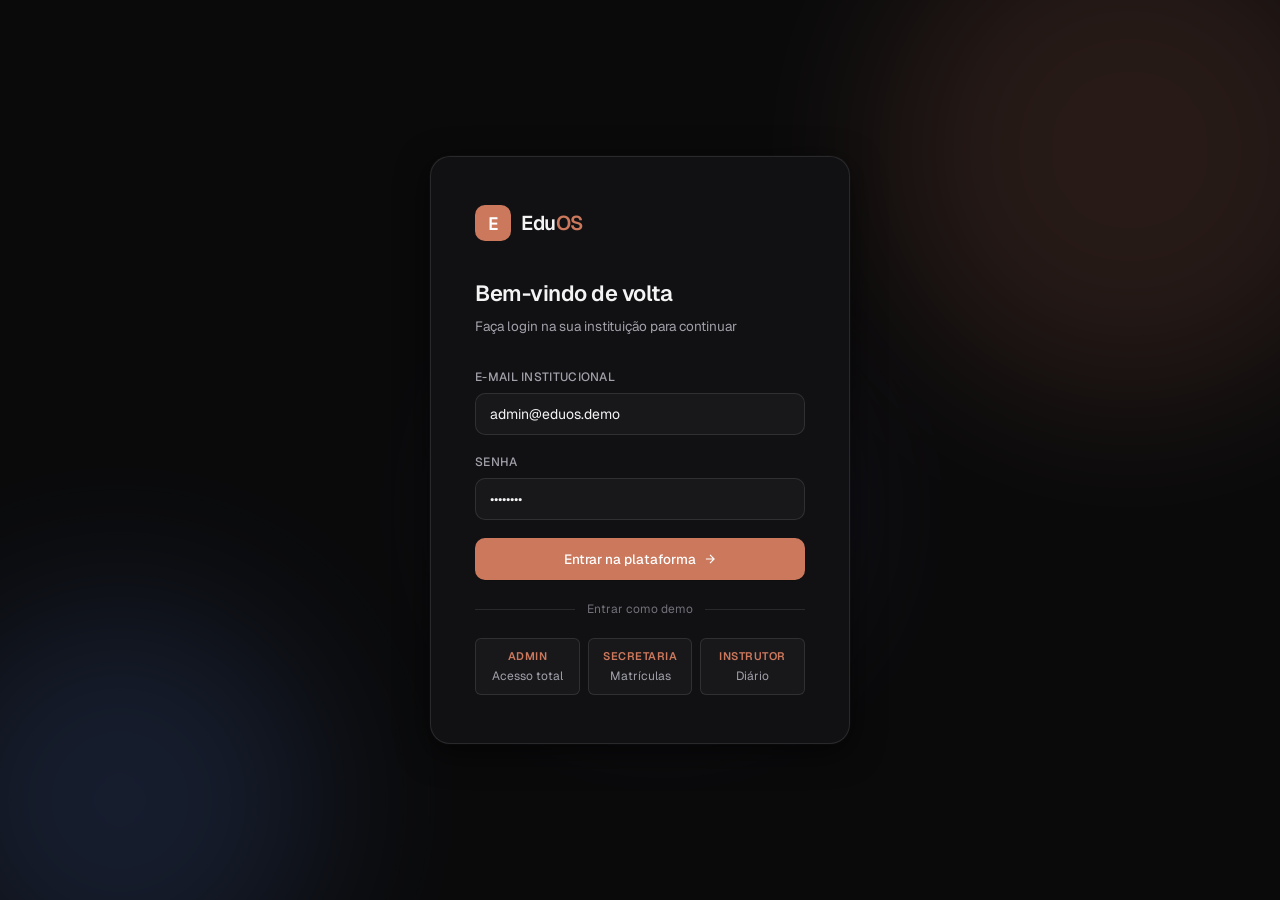
==== eduos_2.html @ 10dbe7d2 "Add files via upload" ====
<!DOCTYPE html>
<html lang="pt-BR" data-theme="dark">
<head>
<meta charset="UTF-8">
<meta name="viewport" content="width=device-width, initial-scale=1.0">
<title>EduOS — Plataforma de Gestão Educacional</title>
<link rel="preconnect" href="https://fonts.googleapis.com">
<link href="https://fonts.googleapis.com/css2?family=Geist:wght@300;400;500;600&family=Geist+Mono:wght@400;500&display=swap" rel="stylesheet">
<style>
/* ===== DESIGN TOKENS ===== */
:root {
  --font-sans: 'Geist', system-ui, sans-serif;
  --font-mono: 'Geist Mono', monospace;

  /* Dark theme (default) */
  --bg-base: #0a0a0b;
  --bg-surface: #111113;
  --bg-elevated: #18181b;
  --bg-overlay: #1e1e22;
  --bg-hover: #26262b;
  --bg-active: #2e2e35;

  --border-subtle: rgba(255,255,255,0.06);
  --border-default: rgba(255,255,255,0.10);
  --border-strong: rgba(255,255,255,0.18);

  --text-primary: #f4f4f5;
  --text-secondary: #a1a1aa;
  --text-tertiary: #71717a;
  --text-inverse: #09090b;

  --accent: #cc785c;
  --accent-soft: rgba(204,120,92,0.12);
  --accent-hover: #d4896e;

  --blue: #5b8af0;
  --blue-soft: rgba(91,138,240,0.12);
  --green: #4ade80;
  --green-soft: rgba(74,222,128,0.12);
  --amber: #f59e0b;
  --amber-soft: rgba(245,158,11,0.12);
  --red: #f87171;
  --red-soft: rgba(248,113,113,0.12);
  --purple: #a78bfa;
  --purple-soft: rgba(167,139,250,0.12);

  --radius-sm: 6px;
  --radius-md: 10px;
  --radius-lg: 14px;
  --radius-xl: 20px;

  --shadow-sm: 0 1px 3px rgba(0,0,0,0.4);
  --shadow-md: 0 4px 16px rgba(0,0,0,0.5);
  --shadow-lg: 0 8px 32px rgba(0,0,0,0.6);

  --sidebar-width: 240px;
  --topbar-height: 56px;

  --transition: 150ms cubic-bezier(0.4,0,0.2,1);
}

[data-theme="light"] {
  --bg-base: #fafafa;
  --bg-surface: #ffffff;
  --bg-elevated: #f4f4f5;
  --bg-overlay: #e4e4e7;
  --bg-hover: #e4e4e7;
  --bg-active: #d4d4d8;

  --border-subtle: rgba(0,0,0,0.05);
  --border-default: rgba(0,0,0,0.09);
  --border-strong: rgba(0,0,0,0.16);

  --text-primary: #09090b;
  --text-secondary: #52525b;
  --text-tertiary: #a1a1aa;
  --text-inverse: #f4f4f5;

  --accent: #cc785c;
  --accent-soft: rgba(204,120,92,0.10);

  --blue-soft: rgba(59,130,246,0.10);
  --green-soft: rgba(22,163,74,0.10);
  --amber-soft: rgba(217,119,6,0.10);
  --red-soft: rgba(220,38,38,0.10);
  --purple-soft: rgba(124,58,237,0.10);

  --shadow-sm: 0 1px 3px rgba(0,0,0,0.08);
  --shadow-md: 0 4px 16px rgba(0,0,0,0.12);
  --shadow-lg: 0 8px 32px rgba(0,0,0,0.16);
}

/* ===== RESET ===== */
*, *::before, *::after { box-sizing: border-box; margin: 0; padding: 0; }
html { font-size: 14px; }
body {
  font-family: var(--font-sans);
  background: var(--bg-base);
  color: var(--text-primary);
  line-height: 1.5;
  -webkit-font-smoothing: antialiased;
  overflow: hidden;
  height: 100vh;
}

/* ===== SCROLLBAR ===== */
::-webkit-scrollbar { width: 6px; height: 6px; }
::-webkit-scrollbar-track { background: transparent; }
::-webkit-scrollbar-thumb { background: var(--border-strong); border-radius: 99px; }

/* ===== LOGIN SCREEN ===== */
#login-screen {
  position: fixed; inset: 0;
  display: flex; align-items: center; justify-content: center;
  background: var(--bg-base);
  z-index: 1000;
}
.login-bg {
  position: absolute; inset: 0; overflow: hidden;
}
.login-bg-orb {
  position: absolute; border-radius: 50%;
  filter: blur(80px); opacity: 0.15;
  animation: orb-float 8s ease-in-out infinite;
}
.login-bg-orb:nth-child(1) { width: 500px; height: 500px; background: var(--accent); top: -100px; right: -100px; animation-delay: 0s; }
.login-bg-orb:nth-child(2) { width: 400px; height: 400px; background: var(--blue); bottom: -100px; left: -80px; animation-delay: -3s; }
.login-bg-orb:nth-child(3) { width: 300px; height: 300px; background: var(--purple); top: 40%; left: 40%; animation-delay: -6s; }
@keyframes orb-float {
  0%,100% { transform: translate(0,0) scale(1); }
  33% { transform: translate(20px,-20px) scale(1.05); }
  66% { transform: translate(-15px,15px) scale(0.97); }
}

.login-card {
  position: relative;
  background: var(--bg-surface);
  border: 1px solid var(--border-default);
  border-radius: var(--radius-xl);
  padding: 48px 44px;
  width: 420px;
  box-shadow: var(--shadow-lg), 0 0 0 1px rgba(255,255,255,0.02);
  animation: card-in 0.6s cubic-bezier(0.16,1,0.3,1) forwards;
}
@keyframes card-in {
  from { opacity: 0; transform: translateY(24px) scale(0.97); }
  to { opacity: 1; transform: translateY(0) scale(1); }
}

.login-logo {
  display: flex; align-items: center; gap: 10px; margin-bottom: 36px;
}
.login-logo-icon {
  width: 36px; height: 36px; border-radius: 10px;
  background: var(--accent); display: grid; place-items: center;
  font-size: 18px; font-weight: 600; color: white;
  font-family: var(--font-mono);
}
.login-logo-text {
  font-size: 20px; font-weight: 600; letter-spacing: -0.5px;
}
.login-logo-text span { color: var(--accent); }

.login-card h2 {
  font-size: 22px; font-weight: 600; letter-spacing: -0.5px;
  margin-bottom: 6px;
}
.login-card p { color: var(--text-secondary); font-size: 13.5px; margin-bottom: 32px; }

.form-field { margin-bottom: 18px; }
.form-label {
  display: block; font-size: 12px; font-weight: 500;
  color: var(--text-secondary); margin-bottom: 7px; letter-spacing: 0.3px;
  text-transform: uppercase;
}
.form-input {
  width: 100%; background: var(--bg-elevated);
  border: 1px solid var(--border-default); border-radius: var(--radius-md);
  padding: 11px 14px; font-family: var(--font-sans);
  font-size: 14px; color: var(--text-primary);
  outline: none; transition: var(--transition);
}
.form-input:focus {
  border-color: var(--accent);
  box-shadow: 0 0 0 3px var(--accent-soft);
}
.form-input::placeholder { color: var(--text-tertiary); }

.btn {
  display: inline-flex; align-items: center; gap: 7px;
  padding: 10px 18px; border-radius: var(--radius-md);
  font-family: var(--font-sans); font-size: 13.5px; font-weight: 500;
  cursor: pointer; border: none; outline: none;
  transition: var(--transition); white-space: nowrap; text-decoration: none;
}
.btn-primary {
  background: var(--accent); color: white;
  box-shadow: 0 1px 0 rgba(0,0,0,0.2);
}
.btn-primary:hover { background: var(--accent-hover); transform: translateY(-1px); box-shadow: 0 4px 12px rgba(204,120,92,0.3); }
.btn-primary:active { transform: translateY(0); }
.btn-primary.full { width: 100%; justify-content: center; padding: 12px; }

.btn-secondary {
  background: var(--bg-elevated); color: var(--text-primary);
  border: 1px solid var(--border-default);
}
.btn-secondary:hover { background: var(--bg-hover); }

.btn-ghost { background: transparent; color: var(--text-secondary); padding: 8px 12px; }
.btn-ghost:hover { background: var(--bg-hover); color: var(--text-primary); }

.btn-icon { padding: 8px; border-radius: var(--radius-sm); }
.btn-icon:hover { background: var(--bg-hover); }

.login-divider { display: flex; align-items: center; gap: 12px; margin: 20px 0; }
.login-divider::before, .login-divider::after { content: ''; flex: 1; height: 1px; background: var(--border-default); }
.login-divider span { font-size: 12px; color: var(--text-tertiary); }

.login-demo { display: flex; gap: 8px; }
.demo-chip {
  flex: 1; padding: 9px 12px; background: var(--bg-elevated);
  border: 1px solid var(--border-default); border-radius: var(--radius-sm);
  cursor: pointer; text-align: center; transition: var(--transition);
}
.demo-chip:hover { border-color: var(--accent); background: var(--accent-soft); }
.demo-chip .role { font-size: 11px; font-weight: 600; color: var(--accent); text-transform: uppercase; letter-spacing: 0.5px; }
.demo-chip .name { font-size: 12px; color: var(--text-secondary); margin-top: 2px; }

/* ===== APP LAYOUT ===== */
#app { display: none; height: 100vh; }
#app.visible { display: flex; }

/* SIDEBAR */
.sidebar {
  width: var(--sidebar-width); height: 100vh;
  background: var(--bg-surface);
  border-right: 1px solid var(--border-subtle);
  display: flex; flex-direction: column;
  flex-shrink: 0; overflow-y: auto;
  padding: 0 0 16px 0;
  transition: width var(--transition);
}

.sidebar-header {
  padding: 16px 16px 12px;
  border-bottom: 1px solid var(--border-subtle);
  margin-bottom: 8px;
}
.sidebar-brand {
  display: flex; align-items: center; gap: 9px;
}
.sidebar-brand-icon {
  width: 30px; height: 30px; border-radius: 8px;
  background: var(--accent); display: grid; place-items: center;
  font-size: 14px; font-weight: 700; color: white; font-family: var(--font-mono);
  flex-shrink: 0;
}
.sidebar-brand-name {
  font-size: 15px; font-weight: 600; letter-spacing: -0.3px;
}
.sidebar-brand-name span { color: var(--accent); }

.sidebar-section {
  padding: 0 8px; margin-bottom: 4px;
}
.sidebar-section-label {
  font-size: 10.5px; font-weight: 600; color: var(--text-tertiary);
  text-transform: uppercase; letter-spacing: 0.8px;
  padding: 10px 8px 4px;
}
.nav-item {
  display: flex; align-items: center; gap: 9px;
  padding: 8px 10px; border-radius: var(--radius-sm);
  cursor: pointer; color: var(--text-secondary);
  font-size: 13.5px; transition: var(--transition);
  user-select: none;
}
.nav-item:hover { background: var(--bg-hover); color: var(--text-primary); }
.nav-item.active {
  background: var(--accent-soft); color: var(--accent);
  font-weight: 500;
}
.nav-item svg { width: 16px; height: 16px; flex-shrink: 0; opacity: 0.8; }
.nav-item.active svg { opacity: 1; }
.nav-badge {
  margin-left: auto; font-size: 10px; font-weight: 600;
  background: var(--red); color: white;
  padding: 1px 6px; border-radius: 99px;
}

.sidebar-footer {
  margin-top: auto; padding: 8px 8px 0;
  border-top: 1px solid var(--border-subtle);
}
.user-chip {
  display: flex; align-items: center; gap: 9px;
  padding: 8px 10px; border-radius: var(--radius-sm);
  cursor: pointer; transition: var(--transition);
}
.user-chip:hover { background: var(--bg-hover); }
.user-avatar {
  width: 28px; height: 28px; border-radius: 50%;
  background: linear-gradient(135deg, var(--accent), var(--purple));
  display: grid; place-items: center; font-size: 11px; font-weight: 600; color: white;
  flex-shrink: 0;
}
.user-info { flex: 1; min-width: 0; }
.user-name { font-size: 13px; font-weight: 500; truncate: ellipsis; overflow: hidden; white-space: nowrap; }
.user-role { font-size: 11px; color: var(--text-tertiary); }

/* MAIN AREA */
.main-area {
  flex: 1; display: flex; flex-direction: column; overflow: hidden;
}

/* TOPBAR */
.topbar {
  height: var(--topbar-height); min-height: var(--topbar-height);
  background: var(--bg-surface);
  border-bottom: 1px solid var(--border-subtle);
  display: flex; align-items: center; padding: 0 20px; gap: 16px;
}
.topbar-title {
  font-size: 14px; font-weight: 600; letter-spacing: -0.2px;
  flex: 1; color: var(--text-primary);
}
.topbar-actions { display: flex; align-items: center; gap: 6px; }

/* CONTENT */
.content {
  flex: 1; overflow-y: auto; padding: 24px;
  background: var(--bg-base);
}

/* ===== COMMON COMPONENTS ===== */
.page-header {
  display: flex; align-items: flex-start; justify-content: space-between;
  margin-bottom: 24px;
}
.page-header h1 {
  font-size: 22px; font-weight: 600; letter-spacing: -0.8px;
  color: var(--text-primary);
}
.page-header p { font-size: 13px; color: var(--text-tertiary); margin-top: 2px; }
.page-header-actions { display: flex; gap: 8px; align-items: center; }

/* STAT CARDS */
.stats-row {
  display: grid; grid-template-columns: repeat(auto-fit, minmax(160px, 1fr));
  gap: 12px; margin-bottom: 24px;
}
.stat-card {
  background: var(--bg-surface); border: 1px solid var(--border-subtle);
  border-radius: var(--radius-lg); padding: 18px 20px;
  cursor: pointer; transition: var(--transition);
}
.stat-card:hover { border-color: var(--border-default); transform: translateY(-2px); box-shadow: var(--shadow-md); }
.stat-label { font-size: 11.5px; color: var(--text-tertiary); font-weight: 500; text-transform: uppercase; letter-spacing: 0.5px; margin-bottom: 8px; }
.stat-value { font-size: 26px; font-weight: 600; letter-spacing: -1px; font-family: var(--font-mono); }
.stat-delta { font-size: 11px; color: var(--text-tertiary); margin-top: 4px; }
.stat-delta.up { color: var(--green); }
.stat-delta.down { color: var(--red); }

/* CARDS */
.card {
  background: var(--bg-surface); border: 1px solid var(--border-subtle);
  border-radius: var(--radius-lg); overflow: hidden;
}
.card-header {
  padding: 16px 20px; border-bottom: 1px solid var(--border-subtle);
  display: flex; align-items: center; justify-content: space-between;
}
.card-title { font-size: 13px; font-weight: 600; letter-spacing: -0.2px; }
.card-body { padding: 20px; }

/* TABLE */
.table-wrap {
  background: var(--bg-surface); border: 1px solid var(--border-subtle);
  border-radius: var(--radius-lg); overflow: hidden;
}
.table-toolbar {
  padding: 14px 16px; border-bottom: 1px solid var(--border-subtle);
  display: flex; gap: 10px; align-items: center; flex-wrap: wrap;
}
.search-input-wrap { position: relative; }
.search-input-wrap svg {
  position: absolute; left: 10px; top: 50%; transform: translateY(-50%);
  width: 14px; height: 14px; color: var(--text-tertiary); pointer-events: none;
}
.search-input {
  background: var(--bg-elevated); border: 1px solid var(--border-default);
  border-radius: var(--radius-sm); padding: 8px 12px 8px 32px;
  font-family: var(--font-sans); font-size: 13px; color: var(--text-primary);
  outline: none; width: 240px; transition: var(--transition);
}
.search-input:focus { border-color: var(--accent); box-shadow: 0 0 0 3px var(--accent-soft); }
.search-input::placeholder { color: var(--text-tertiary); }

.select-input {
  background: var(--bg-elevated); border: 1px solid var(--border-default);
  border-radius: var(--radius-sm); padding: 8px 12px;
  font-family: var(--font-sans); font-size: 13px; color: var(--text-primary);
  outline: none; cursor: pointer; transition: var(--transition);
}
.select-input:focus { border-color: var(--accent); }

table { width: 100%; border-collapse: collapse; }
thead th {
  padding: 11px 16px; text-align: left; font-size: 11px; font-weight: 600;
  color: var(--text-tertiary); text-transform: uppercase; letter-spacing: 0.6px;
  border-bottom: 1px solid var(--border-subtle); white-space: nowrap;
}
tbody tr {
  border-bottom: 1px solid var(--border-subtle);
  transition: background var(--transition);
}
tbody tr:last-child { border-bottom: none; }
tbody tr:hover { background: var(--bg-hover); }
tbody td { padding: 12px 16px; font-size: 13px; color: var(--text-primary); }

.table-footer {
  padding: 12px 16px; border-top: 1px solid var(--border-subtle);
  display: flex; align-items: center; justify-content: space-between;
}
.table-info { font-size: 12px; color: var(--text-tertiary); }
.pagination { display: flex; gap: 4px; }
.pag-btn {
  padding: 5px 10px; border-radius: var(--radius-sm);
  background: var(--bg-elevated); border: 1px solid var(--border-default);
  font-size: 12px; color: var(--text-secondary); cursor: pointer; transition: var(--transition);
}
.pag-btn:hover { border-color: var(--accent); color: var(--accent); }
.pag-btn.active { background: var(--accent); color: white; border-color: var(--accent); }

/* BADGES / CHIPS */
.badge {
  display: inline-flex; align-items: center; gap: 4px;
  padding: 2px 8px; border-radius: 99px;
  font-size: 11px; font-weight: 500; letter-spacing: 0.2px;
}
.badge-green { background: var(--green-soft); color: var(--green); }
.badge-blue { background: var(--blue-soft); color: var(--blue); }
.badge-amber { background: var(--amber-soft); color: var(--amber); }
.badge-red { background: var(--red-soft); color: var(--red); }
.badge-purple { background: var(--purple-soft); color: var(--purple); }
.badge-gray { background: var(--bg-elevated); color: var(--text-secondary); }
.badge-accent { background: var(--accent-soft); color: var(--accent); }

/* ACTION BUTTONS IN TABLE */
.action-btn {
  padding: 5px 8px; border-radius: var(--radius-sm); background: transparent;
  border: 1px solid var(--border-default); font-size: 11.5px; color: var(--text-secondary);
  cursor: pointer; transition: var(--transition); display: inline-flex; align-items: center; gap: 4px;
}
.action-btn:hover { border-color: var(--accent); color: var(--accent); background: var(--accent-soft); }
.action-btn.danger:hover { border-color: var(--red); color: var(--red); background: var(--red-soft); }

/* MODAL */
.modal-backdrop {
  position: fixed; inset: 0; background: rgba(0,0,0,0.7);
  backdrop-filter: blur(4px); display: flex; align-items: center; justify-content: center;
  z-index: 500; opacity: 0; pointer-events: none; transition: opacity var(--transition);
}
.modal-backdrop.open { opacity: 1; pointer-events: all; }
.modal {
  background: var(--bg-surface); border: 1px solid var(--border-default);
  border-radius: var(--radius-xl); padding: 28px; width: 520px; max-width: calc(100vw - 32px);
  max-height: 90vh; overflow-y: auto;
  transform: translateY(20px) scale(0.97); transition: transform 200ms cubic-bezier(0.16,1,0.3,1);
  box-shadow: var(--shadow-lg);
}
.modal-backdrop.open .modal { transform: translateY(0) scale(1); }
.modal-header { display: flex; align-items: center; justify-content: space-between; margin-bottom: 24px; }
.modal-title { font-size: 17px; font-weight: 600; letter-spacing: -0.4px; }
.modal-close { padding: 4px; border-radius: var(--radius-sm); cursor: pointer; color: var(--text-tertiary); background: none; border: none; transition: var(--transition); }
.modal-close:hover { background: var(--bg-hover); color: var(--text-primary); }

.form-grid { display: grid; grid-template-columns: 1fr 1fr; gap: 16px; }
.form-grid .full { grid-column: 1 / -1; }
.form-group { display: flex; flex-direction: column; gap: 6px; }
.form-group label { font-size: 11.5px; font-weight: 600; color: var(--text-secondary); text-transform: uppercase; letter-spacing: 0.4px; }
.form-group input, .form-group select, .form-group textarea {
  background: var(--bg-elevated); border: 1px solid var(--border-default);
  border-radius: var(--radius-sm); padding: 9px 12px;
  font-family: var(--font-sans); font-size: 13.5px; color: var(--text-primary);
  outline: none; transition: var(--transition);
}
.form-group input:focus, .form-group select:focus, .form-group textarea:focus {
  border-color: var(--accent); box-shadow: 0 0 0 3px var(--accent-soft);
}
.form-group textarea { resize: vertical; min-height: 80px; }
.modal-footer { display: flex; gap: 8px; justify-content: flex-end; margin-top: 24px; padding-top: 20px; border-top: 1px solid var(--border-subtle); }

/* TOAST */
#toast-container {
  position: fixed; bottom: 20px; right: 20px;
  display: flex; flex-direction: column; gap: 8px; z-index: 9999;
}
.toast {
  padding: 12px 16px; border-radius: var(--radius-md);
  font-size: 13px; display: flex; align-items: center; gap: 10px;
  min-width: 280px; max-width: 380px;
  background: var(--bg-elevated); border: 1px solid var(--border-default);
  box-shadow: var(--shadow-md); color: var(--text-primary);
  animation: toast-in 0.3s cubic-bezier(0.16,1,0.3,1);
}
.toast.success { border-color: rgba(74,222,128,0.3); }
.toast.error { border-color: rgba(248,113,113,0.3); }
.toast.warning { border-color: rgba(245,158,11,0.3); }
.toast svg { width: 16px; height: 16px; flex-shrink: 0; }
.toast.success svg { color: var(--green); }
.toast.error svg { color: var(--red); }
.toast.warning svg { color: var(--amber); }
@keyframes toast-in { from { opacity:0; transform: translateX(20px); } to { opacity:1; transform:translateX(0); } }

/* PROGRESS BAR */
.progress-bar {
  height: 4px; background: var(--bg-overlay); border-radius: 99px; overflow: hidden;
}
.progress-fill {
  height: 100%; border-radius: 99px; transition: width 0.4s ease;
}

/* KANBAN */
.kanban-board { display: flex; gap: 12px; overflow-x: auto; padding-bottom: 16px; }
.kanban-col {
  flex-shrink: 0; width: 240px;
  background: var(--bg-surface); border: 1px solid var(--border-subtle);
  border-radius: var(--radius-lg); overflow: hidden;
}
.kanban-col-header {
  padding: 12px 14px; display: flex; align-items: center; justify-content: space-between;
  border-bottom: 1px solid var(--border-subtle);
}
.kanban-col-title { font-size: 12px; font-weight: 600; display: flex; align-items: center; gap: 6px; }
.kanban-col-count {
  font-size: 11px; padding: 1px 7px; border-radius: 99px;
  background: var(--bg-overlay); color: var(--text-secondary);
}
.kanban-col-body { padding: 8px; display: flex; flex-direction: column; gap: 6px; min-height: 100px; }
.kanban-card {
  background: var(--bg-elevated); border: 1px solid var(--border-default);
  border-radius: var(--radius-sm); padding: 12px;
  cursor: pointer; transition: var(--transition);
}
.kanban-card:hover { border-color: var(--accent); box-shadow: var(--shadow-sm); transform: translateY(-1px); }
.kanban-card-name { font-size: 13px; font-weight: 500; margin-bottom: 6px; }
.kanban-card-meta { font-size: 11.5px; color: var(--text-tertiary); display: flex; align-items: center; gap: 6px; }

/* CHART BARS */
.mini-chart { display: flex; align-items: flex-end; gap: 6px; height: 80px; }
.mini-bar-wrap { flex: 1; display: flex; flex-direction: column; align-items: center; gap: 4px; }
.mini-bar {
  width: 100%; border-radius: 4px 4px 0 0;
  background: var(--accent); opacity: 0.8; min-height: 4px;
  transition: height 0.5s ease;
}
.mini-bar-label { font-size: 10px; color: var(--text-tertiary); }

/* EMPTY STATE */
.empty-state {
  display: flex; flex-direction: column; align-items: center; justify-content: center;
  padding: 60px 20px; text-align: center;
}
.empty-state svg { width: 40px; height: 40px; color: var(--text-tertiary); margin-bottom: 16px; opacity: 0.5; }
.empty-state h3 { font-size: 15px; font-weight: 500; margin-bottom: 6px; }
.empty-state p { font-size: 13px; color: var(--text-tertiary); }

/* AVATAR GROUP */
.avatar-group { display: flex; }
.avatar-sm {
  width: 24px; height: 24px; border-radius: 50%;
  background: linear-gradient(135deg, var(--accent), var(--blue));
  border: 2px solid var(--bg-surface);
  display: grid; place-items: center; font-size: 9px; font-weight: 600; color: white;
  margin-left: -6px;
}
.avatar-group .avatar-sm:first-child { margin-left: 0; }

/* DIVIDER */
.divider { height: 1px; background: var(--border-subtle); margin: 20px 0; }

/* COLOR DOT */
.dot { width: 7px; height: 7px; border-radius: 50%; flex-shrink: 0; }

/* TABS */
.tabs { display: flex; gap: 2px; background: var(--bg-elevated); border-radius: var(--radius-sm); padding: 3px; }
.tab-btn {
  padding: 6px 14px; border-radius: 6px; font-size: 13px;
  cursor: pointer; color: var(--text-secondary); border: none; background: none;
  transition: var(--transition); font-family: var(--font-sans);
}
.tab-btn.active { background: var(--bg-surface); color: var(--text-primary); font-weight: 500; box-shadow: var(--shadow-sm); }
.tab-btn:hover:not(.active) { color: var(--text-primary); }

/* INLINE INFO */
.info-row { display: flex; gap: 4px; font-size: 12.5px; color: var(--text-tertiary); align-items: center; }
.info-row strong { color: var(--text-primary); }

/* ===== DASHBOARD SPECIFIC ===== */
.dash-grid-main { display: grid; grid-template-columns: 2fr 1fr; gap: 16px; margin-bottom: 16px; }
.dash-grid-2 { display: grid; grid-template-columns: 1fr 1fr; gap: 16px; margin-bottom: 16px; }
.dash-grid-2b { display: grid; grid-template-columns: 3fr 2fr; gap: 16px; }

.alert-item {
  padding: 12px 14px; border-radius: var(--radius-sm);
  border: 1px solid var(--border-default); display: flex;
  align-items: flex-start; gap: 10px; transition: var(--transition);
  cursor: pointer; margin-bottom: 6px;
}
.alert-item:hover { border-color: var(--amber); background: var(--amber-soft); }
.alert-item:last-child { margin-bottom: 0; }
.alert-icon { width: 28px; height: 28px; border-radius: var(--radius-sm); display: grid; place-items: center; flex-shrink: 0; }

.pipeline-bar-row { margin-bottom: 10px; }
.pipeline-bar-meta { display: flex; justify-content: space-between; font-size: 12px; margin-bottom: 5px; }
.pipeline-bar-meta .label { color: var(--text-secondary); }
.pipeline-bar-meta .count { color: var(--text-tertiary); font-family: var(--font-mono); }

/* FINANCIAL CHART */
.fin-chart { display: flex; align-items: flex-end; gap: 8px; height: 100px; padding: 0 4px; }
.fin-bar-group { flex: 1; display: flex; flex-direction: column; align-items: center; gap: 6px; }
.fin-bar-stack { width: 100%; display: flex; flex-direction: column; justify-content: flex-end; gap: 1px; height: 80px; }
.fin-bar { width: 100%; min-height: 2px; border-radius: 3px; }
.fin-bar-label { font-size: 10px; color: var(--text-tertiary); }

/* CERT CARD */
.cert-card {
  background: var(--bg-elevated); border: 1px solid var(--border-default);
  border-radius: var(--radius-md); padding: 14px;
  display: flex; gap: 12px; align-items: flex-start;
  transition: var(--transition); cursor: pointer; margin-bottom: 6px;
}
.cert-card:hover { border-color: var(--purple); background: var(--purple-soft); }
.cert-icon {
  width: 36px; height: 36px; border-radius: var(--radius-sm);
  background: var(--purple-soft); display: grid; place-items: center; flex-shrink: 0;
  color: var(--purple);
}
.cert-info { flex: 1; min-width: 0; }
.cert-name { font-size: 13px; font-weight: 500; truncate: ellipsis; }
.cert-meta { font-size: 11.5px; color: var(--text-tertiary); margin-top: 3px; }

/* SCROLLABLE CONTENT AREAS */
.scroll-area { overflow-y: auto; }

/* THEME TOGGLE */
.theme-toggle {
  width: 32px; height: 18px; border-radius: 9px;
  background: var(--bg-overlay); border: 1px solid var(--border-default);
  cursor: pointer; position: relative; transition: background var(--transition);
  flex-shrink: 0;
}
.theme-toggle.on { background: var(--accent); border-color: var(--accent); }
.theme-toggle::after {
  content: ''; position: absolute; left: 2px; top: 1px;
  width: 14px; height: 14px; border-radius: 50%; background: white;
  transition: transform var(--transition); box-shadow: 0 1px 2px rgba(0,0,0,0.2);
}
.theme-toggle.on::after { transform: translateX(14px); }

/* LOADING SKELETON */
.skeleton { background: var(--bg-overlay); border-radius: var(--radius-sm); animation: shimmer 1.5s ease-in-out infinite; }
@keyframes shimmer { 0%,100% { opacity: 0.6; } 50% { opacity: 1; } }

/* ICON SVG INLINE */
.icon { width: 16px; height: 16px; display: inline-block; vertical-align: middle; }

/* NOTIFICATION DOT */
.notif-dot {
  width: 6px; height: 6px; background: var(--red);
  border-radius: 50%; border: 1px solid var(--bg-surface);
  position: absolute; top: 6px; right: 6px;
}

/* SEARCH BAR TOPBAR */
.topbar-search {
  background: var(--bg-elevated); border: 1px solid var(--border-default);
  border-radius: var(--radius-sm); padding: 7px 12px 7px 32px;
  font-family: var(--font-sans); font-size: 13px; color: var(--text-primary);
  outline: none; width: 220px; transition: var(--transition);
}
.topbar-search:focus { border-color: var(--accent); box-shadow: 0 0 0 2px var(--accent-soft); width: 280px; }
.topbar-search-wrap { position: relative; }
.topbar-search-wrap svg { position: absolute; left: 10px; top: 50%; transform: translateY(-50%); width: 14px; height: 14px; color: var(--text-tertiary); pointer-events: none; }

/* RESPONSIVE */
@media (max-width: 900px) {
  .sidebar { display: none; }
  .dash-grid-main, .dash-grid-2, .dash-grid-2b { grid-template-columns: 1fr; }
}
</style>
</head>
<body>

<!-- TOAST CONTAINER -->
<div id="toast-container"></div>

<!-- MODAL BACKDROP -->
<div class="modal-backdrop" id="modal-backdrop">
  <div class="modal" id="modal-content">
    <div class="modal-header">
      <span class="modal-title" id="modal-title">Modal</span>
      <button class="modal-close" onclick="closeModal()">
        <svg viewBox="0 0 24 24" fill="none" stroke="currentColor" stroke-width="2" width="16" height="16"><path d="M18 6L6 18M6 6l12 12"/></svg>
      </button>
    </div>
    <div id="modal-body"></div>
  </div>
</div>

<!-- ===================== LOGIN SCREEN ===================== -->
<div id="login-screen">
  <div class="login-bg">
    <div class="login-bg-orb"></div>
    <div class="login-bg-orb"></div>
    <div class="login-bg-orb"></div>
  </div>
  <div class="login-card">
    <div class="login-logo">
      <div class="login-logo-icon">E</div>
      <div class="login-logo-text">Edu<span>OS</span></div>
    </div>
    <h2>Bem-vindo de volta</h2>
    <p>Faça login na sua instituição para continuar</p>

    <div class="form-field">
      <label class="form-label">E-mail institucional</label>
      <input class="form-input" id="login-email" type="email" placeholder="admin@minhaescola.edu.br" value="admin@eduos.demo">
    </div>
    <div class="form-field">
      <label class="form-label">Senha</label>
      <input class="form-input" id="login-pass" type="password" placeholder="••••••••" value="demo1234">
    </div>
    <button class="btn btn-primary full" onclick="doLogin()">
      Entrar na plataforma
      <svg viewBox="0 0 24 24" fill="none" stroke="currentColor" stroke-width="2" width="14" height="14"><path d="M5 12h14M12 5l7 7-7 7"/></svg>
    </button>

    <div class="login-divider"><span>Entrar como demo</span></div>
    <div class="login-demo">
      <div class="demo-chip" onclick="loginAs('admin')">
        <div class="role">Admin</div>
        <div class="name">Acesso total</div>
      </div>
      <div class="demo-chip" onclick="loginAs('secretaria')">
        <div class="role">Secretaria</div>
        <div class="name">Matrículas</div>
      </div>
      <div class="demo-chip" onclick="loginAs('instrutor')">
        <div class="role">Instrutor</div>
        <div class="name">Diário</div>
      </div>
    </div>
  </div>
</div>

<!-- ===================== APP ===================== -->
<div id="app">
  <!-- SIDEBAR -->
  <aside class="sidebar" id="sidebar">
    <div class="sidebar-header">
      <div class="sidebar-brand">
        <div class="sidebar-brand-icon">E</div>
        <div class="sidebar-brand-name">Edu<span>OS</span></div>
      </div>
    </div>

    <div class="sidebar-section">
      <div class="sidebar-section-label">Visão geral</div>
      <div class="nav-item active" onclick="navigate('dashboard')" data-page="dashboard">
        <svg viewBox="0 0 24 24" fill="none" stroke="currentColor" stroke-width="1.8"><rect x="3" y="3" width="7" height="7" rx="1"/><rect x="14" y="3" width="7" height="7" rx="1"/><rect x="3" y="14" width="7" height="7" rx="1"/><rect x="14" y="14" width="7" height="7" rx="1"/></svg>
        Dashboard
      </div>
    </div>

    <div class="sidebar-section">
      <div class="sidebar-section-label">Acadêmico</div>
      <div class="nav-item" onclick="navigate('alunos')" data-page="alunos">
        <svg viewBox="0 0 24 24" fill="none" stroke="currentColor" stroke-width="1.8"><path d="M17 21v-2a4 4 0 00-4-4H5a4 4 0 00-4 4v2"/><circle cx="9" cy="7" r="4"/><path d="M23 21v-2a4 4 0 00-3-3.87M16 3.13a4 4 0 010 7.75"/></svg>
        Alunos
      </div>
      <div class="nav-item" onclick="navigate('turmas')" data-page="turmas">
        <svg viewBox="0 0 24 24" fill="none" stroke="currentColor" stroke-width="1.8"><rect x="3" y="4" width="18" height="18" rx="2"/><path d="M16 2v4M8 2v4M3 10h18"/></svg>
        Turmas
      </div>
      <div class="nav-item" onclick="navigate('cursos')" data-page="cursos">
        <svg viewBox="0 0 24 24" fill="none" stroke="currentColor" stroke-width="1.8"><path d="M4 19.5A2.5 2.5 0 016.5 17H20"/><path d="M6.5 2H20v20H6.5A2.5 2.5 0 014 19.5v-15A2.5 2.5 0 016.5 2z"/></svg>
        Cursos
      </div>
      <div class="nav-item" onclick="navigate('instrutores')" data-page="instrutores">
        <svg viewBox="0 0 24 24" fill="none" stroke="currentColor" stroke-width="1.8"><circle cx="12" cy="8" r="4"/><path d="M20 21a8 8 0 00-16 0"/><path d="M16 11l2 2 4-4"/></svg>
        Instrutores
      </div>
    </div>

    <div class="sidebar-section">
      <div class="sidebar-section-label">Operacional</div>
      <div class="nav-item" onclick="navigate('matriculas')" data-page="matriculas">
        <svg viewBox="0 0 24 24" fill="none" stroke="currentColor" stroke-width="1.8"><path d="M9 11l3 3L22 4"/><path d="M21 12v7a2 2 0 01-2 2H5a2 2 0 01-2-2V5a2 2 0 012-2h11"/></svg>
        Matrículas
      </div>
      <div class="nav-item" onclick="navigate('pipeline')" data-page="pipeline">
        <svg viewBox="0 0 24 24" fill="none" stroke="currentColor" stroke-width="1.8"><path d="M2 20h2l3-12h10l3 12h2M9 8h6"/></svg>
        Pipeline
      </div>
      <div class="nav-item" onclick="navigate('certificados')" data-page="certificados">
        <svg viewBox="0 0 24 24" fill="none" stroke="currentColor" stroke-width="1.8"><circle cx="12" cy="8" r="6"/><path d="M15.477 12.89L17 22l-5-3-5 3 1.523-9.11"/></svg>
        Certificados
      </div>
    </div>

    <div class="sidebar-section">
      <div class="sidebar-section-label">Comercial</div>
      <div class="nav-item" onclick="navigate('empresas')" data-page="empresas">
        <svg viewBox="0 0 24 24" fill="none" stroke="currentColor" stroke-width="1.8"><path d="M3 9l9-7 9 7v11a2 2 0 01-2 2H5a2 2 0 01-2-2z"/><polyline points="9 22 9 12 15 12 15 22"/></svg>
        Empresas B2B
      </div>
      <div class="nav-item" onclick="navigate('renovacoes')" data-page="renovacoes">
        <svg viewBox="0 0 24 24" fill="none" stroke="currentColor" stroke-width="1.8"><path d="M23 4v6h-6"/><path d="M20.49 15a9 9 0 11-2.12-9.36L23 10"/></svg>
        Renovações
        <span class="nav-badge" id="nav-badge-renov">4</span>
      </div>
    </div>

    <div class="sidebar-section">
      <div class="sidebar-section-label">Financeiro</div>
      <div class="nav-item" onclick="navigate('financeiro')" data-page="financeiro">
        <svg viewBox="0 0 24 24" fill="none" stroke="currentColor" stroke-width="1.8"><line x1="12" y1="1" x2="12" y2="23"/><path d="M17 5H9.5a3.5 3.5 0 000 7h5a3.5 3.5 0 010 7H6"/></svg>
        Pagamentos
      </div>
      <div class="nav-item" onclick="navigate('relatorios')" data-page="relatorios">
        <svg viewBox="0 0 24 24" fill="none" stroke="currentColor" stroke-width="1.8"><line x1="18" y1="20" x2="18" y2="10"/><line x1="12" y1="20" x2="12" y2="4"/><line x1="6" y1="20" x2="6" y2="14"/></svg>
        Relatórios
      </div>
    </div>

    <div class="sidebar-section">
      <div class="sidebar-section-label">Sistema</div>
      <div class="nav-item" onclick="navigate('rbac')" data-page="rbac">
        <svg viewBox="0 0 24 24" fill="none" stroke="currentColor" stroke-width="1.8"><rect x="3" y="11" width="18" height="11" rx="2"/><path d="M7 11V7a5 5 0 0110 0v4"/></svg>
        Permissões RBAC
      </div>
      <div class="nav-item" onclick="navigate('configuracoes')" data-page="configuracoes">
        <svg viewBox="0 0 24 24" fill="none" stroke="currentColor" stroke-width="1.8"><circle cx="12" cy="12" r="3"/><path d="M19.4 15a1.65 1.65 0 00.33 1.82l.06.06a2 2 0 010 2.83 2 2 0 01-2.83 0l-.06-.06a1.65 1.65 0 00-1.82-.33 1.65 1.65 0 00-1 1.51V21a2 2 0 01-2 2 2 2 0 01-2-2v-.09A1.65 1.65 0 009 19.4a1.65 1.65 0 00-1.82.33l-.06.06a2 2 0 01-2.83 0 2 2 0 010-2.83l.06-.06A1.65 1.65 0 004.68 15a1.65 1.65 0 00-1.51-1H3a2 2 0 01-2-2 2 2 0 012-2h.09A1.65 1.65 0 004.6 9a1.65 1.65 0 00-.33-1.82l-.06-.06a2 2 0 010-2.83 2 2 0 012.83 0l.06.06A1.65 1.65 0 009 4.68a1.65 1.65 0 001-1.51V3a2 2 0 012-2 2 2 0 012 2v.09a1.65 1.65 0 001 1.51 1.65 1.65 0 001.82-.33l.06-.06a2 2 0 012.83 0 2 2 0 010 2.83l-.06.06A1.65 1.65 0 0019.4 9a1.65 1.65 0 001.51 1H21a2 2 0 012 2 2 2 0 01-2 2h-.09a1.65 1.65 0 00-1.51 1z"/></svg>
        Configurações
      </div>
    </div>

    <div class="sidebar-footer">
      <div class="user-chip" onclick="logout()">
        <div class="user-avatar" id="user-avatar-sidebar">A</div>
        <div class="user-info">
          <div class="user-name" id="user-name-sidebar">Admin</div>
          <div class="user-role" id="user-role-sidebar">Administrador</div>
        </div>
        <svg viewBox="0 0 24 24" fill="none" stroke="currentColor" stroke-width="1.8" width="14" height="14" style="color:var(--text-tertiary);flex-shrink:0"><path d="M9 21H5a2 2 0 01-2-2V5a2 2 0 012-2h4M16 17l5-5-5-5M21 12H9"/></svg>
      </div>
    </div>
  </aside>

  <!-- MAIN AREA -->
  <div class="main-area">
    <div class="topbar">
      <span id="topbar-title" style="font-size:14px;font-weight:600;letter-spacing:-0.2px;flex:1">Dashboard</span>
      <div class="topbar-actions">
        <div class="topbar-search-wrap" style="position:relative">
          <svg viewBox="0 0 24 24" fill="none" stroke="currentColor" stroke-width="2" style="position:absolute;left:10px;top:50%;transform:translateY(-50%);width:14px;height:14px;color:var(--text-tertiary);pointer-events:none"><circle cx="11" cy="11" r="8"/><path d="M21 21l-4.35-4.35"/></svg>
          <input class="topbar-search" placeholder="Buscar alunos, cursos...">
        </div>
        <div style="position:relative">
          <button class="btn btn-ghost btn-icon" title="Notificações">
            <svg viewBox="0 0 24 24" fill="none" stroke="currentColor" stroke-width="1.8" width="16" height="16"><path d="M18 8A6 6 0 006 8c0 7-3 9-3 9h18s-3-2-3-9M13.73 21a2 2 0 01-3.46 0"/></svg>
          </button>
          <div class="notif-dot"></div>
        </div>
        <div class="theme-toggle" id="theme-toggle" title="Alternar tema" onclick="toggleTheme()"></div>
      </div>
    </div>
    <div class="content" id="main-content"></div>
  </div>
</div>

<script>
// ===== STATE =====
let currentUser = null;
let currentPage = 'dashboard';
let theme = 'dark';

const USERS = {
  admin:      { name: 'Ana Rodrigues', role: 'Administrador', initials: 'AR', perfil: 'admin' },
  secretaria: { name: 'Carlos Lima',   role: 'Secretaria',    initials: 'CL', perfil: 'secretaria' },
  instrutor:  { name: 'Prof. Beatriz', role: 'Instrutor',     initials: 'PB', perfil: 'instrutor' },
};

// ===== AUTH =====
function doLogin() {
  loginAs('admin');
}
function loginAs(role) {
  currentUser = USERS[role];
  document.getElementById('login-screen').style.display = 'none';
  document.getElementById('app').style.display = 'flex';
  document.getElementById('user-avatar-sidebar').textContent = currentUser.initials;
  document.getElementById('user-name-sidebar').textContent = currentUser.name;
  document.getElementById('user-role-sidebar').textContent = currentUser.role;
  navigate('dashboard');
}
function logout() {
  document.getElementById('app').style.display = 'none';
  document.getElementById('login-screen').style.display = 'flex';
  currentUser = null;
}

// ===== THEME =====
function toggleTheme() {
  theme = theme === 'dark' ? 'light' : 'dark';
  document.documentElement.setAttribute('data-theme', theme);
  const btn = document.getElementById('theme-toggle');
  btn.classList.toggle('on', theme === 'light');
}

// ===== NAVIGATION =====
function navigate(page) {
  currentPage = page;
  document.querySelectorAll('.nav-item').forEach(el => {
    el.classList.toggle('active', el.dataset.page === page);
  });
  const titles = {
    dashboard: 'Dashboard', alunos: 'Alunos', turmas: 'Turmas', cursos: 'Cursos',
    instrutores: 'Instrutores', matriculas: 'Matrículas', pipeline: 'Pipeline',
    certificados: 'Certificados', empresas: 'Empresas B2B', renovacoes: 'Renovações',
    financeiro: 'Financeiro', relatorios: 'Relatórios', rbac: 'Permissões RBAC',
    configuracoes: 'Configurações',
  };
  document.getElementById('topbar-title').textContent = titles[page] || page;
  const renders = {
    dashboard, alunos, turmas, cursos, instrutores, matriculas, pipeline,
    certificados, empresas, renovacoes, financeiro, relatorios, rbac, configuracoes,
  };
  const fn = renders[page];
  if (fn) fn();
}

// ===== MODAL =====
function openModal(title, bodyHTML, wide=false) {
  document.getElementById('modal-title').textContent = title;
  document.getElementById('modal-body').innerHTML = bodyHTML;
  document.getElementById('modal-content').style.maxWidth = wide ? '700px' : '520px';
  document.getElementById('modal-backdrop').classList.add('open');
}
function closeModal() {
  document.getElementById('modal-backdrop').classList.remove('open');
}
document.getElementById('modal-backdrop').addEventListener('click', function(e) {
  if (e.target === this) closeModal();
});

// ===== TOAST =====
function toast(msg, type='info') {
  const icons = {
    success: '<svg viewBox="0 0 24 24" fill="none" stroke="currentColor" stroke-width="2"><path d="M22 11.08V12a10 10 0 11-5.93-9.14"/><polyline points="22 4 12 14.01 9 11.01"/></svg>',
    error:   '<svg viewBox="0 0 24 24" fill="none" stroke="currentColor" stroke-width="2"><circle cx="12" cy="12" r="10"/><line x1="15" y1="9" x2="9" y2="15"/><line x1="9" y1="9" x2="15" y2="15"/></svg>',
    warning: '<svg viewBox="0 0 24 24" fill="none" stroke="currentColor" stroke-width="2"><path d="M10.29 3.86L1.82 18a2 2 0 001.71 3h16.94a2 2 0 001.71-3L13.71 3.86a2 2 0 00-3.42 0z"/><line x1="12" y1="9" x2="12" y2="13"/><line x1="12" y1="17" x2="12.01" y2="17"/></svg>',
    info:    '<svg viewBox="0 0 24 24" fill="none" stroke="currentColor" stroke-width="2"><circle cx="12" cy="12" r="10"/><line x1="12" y1="8" x2="12" y2="12"/><line x1="12" y1="16" x2="12.01" y2="16"/></svg>',
  };
  const t = document.createElement('div');
  t.className = `toast ${type}`;
  t.innerHTML = icons[type] + `<span>${msg}</span>`;
  document.getElementById('toast-container').appendChild(t);
  setTimeout(() => { t.style.opacity = '0'; t.style.transform = 'translateX(20px)'; t.style.transition = '0.3s'; setTimeout(()=>t.remove(), 300); }, 3000);
}

// ===== HELPERS =====
function fmtMoney(v) { return 'R$\u00a0' + Number(v).toLocaleString('pt-BR', {minimumFractionDigits:2}); }
function fmtDate(d) { if (!d) return '—'; return new Date(d).toLocaleDateString('pt-BR'); }
function randInt(a,b) { return Math.floor(Math.random()*(b-a+1))+a; }
function setContent(html) { document.getElementById('main-content').innerHTML = html; }

// ===== DEMO DATA =====
const ALUNOS_DEMO = [
  {id:1, nome:'João Henrique Alves', cpf:'123.456.789-00', email:'joao@email.com', telefone:'(11) 98765-4321', tipo:'pessoa_fisica', empresa:'—', status:'ativo'},
  {id:2, nome:'Maria Fernanda Costa', cpf:'234.567.890-11', email:'maria@email.com', telefone:'(11) 97654-3210', tipo:'pessoa_fisica', empresa:'TechCorp', status:'ativo'},
  {id:3, nome:'Pedro Augusto Lima', cpf:'345.678.901-22', email:'pedro@email.com', telefone:'(11) 96543-2109', tipo:'empresa', empresa:'IndústAlfa', status:'ativo'},
  {id:4, nome:'Ana Beatriz Santos', cpf:'456.789.012-33', email:'ana@email.com', telefone:'(11) 95432-1098', tipo:'pessoa_fisica', empresa:'—', status:'ativo'},
  {id:5, nome:'Lucas Rodrigues Neto', cpf:'567.890.123-44', email:'lucas@email.com', telefone:'(11) 94321-0987', tipo:'empresa', empresa:'SafeWork Ltda', status:'ativo'},
  {id:6, nome:'Carla Mendonça Oliveira', cpf:'678.901.234-55', email:'carla@email.com', telefone:'(11) 93210-9876', tipo:'pessoa_fisica', empresa:'—', status:'inativo'},
];

const TURMAS_DEMO = [
  {id:1, codigo:'NR35-2025-01', curso:'NR-35 Trabalho em Altura', instrutor:'Prof. Beatriz', inicio:'2025-02-03', fim:'2025-02-04', vagas:20, ocupadas:18, status:'em_andamento'},
  {id:2, codigo:'NR10-2025-01', curso:'NR-10 Elétrica', instrutor:'Prof. Carlos', inicio:'2025-02-10', fim:'2025-02-12', vagas:15, ocupadas:12, status:'agendada'},
  {id:3, codigo:'NR33-2025-01', curso:'NR-33 Espaço Confinado', instrutor:'Prof. Beatriz', inicio:'2025-01-20', fim:'2025-01-22', vagas:12, ocupadas:12, status:'concluida'},
  {id:4, codigo:'PRSV-2025-01', curso:'Primeiros Socorros', instrutor:'Prof. André', inicio:'2025-02-17', fim:'2025-02-17', vagas:25, ocupadas:8, status:'agendada'},
];

const PAGAMENTOS_DEMO = [
  {id:1, aluno:'João Henrique Alves', curso:'NR-35', valor:450, vencimento:'2025-01-20', status:'recebido', tipo:'pix', recibo:'REC-2025-00001'},
  {id:2, aluno:'Maria Fernanda Costa', curso:'NR-10', valor:680, vencimento:'2025-01-25', status:'atraso', tipo:'boleto', recibo:null},
  {id:3, aluno:'Pedro Augusto Lima', curso:'NR-35', valor:450, vencimento:'2025-02-05', status:'pendente', tipo:'transferencia', recibo:null},
  {id:4, aluno:'Ana Beatriz Santos', curso:'NR-33', valor:820, vencimento:'2025-01-15', status:'recebido', tipo:'pix', recibo:'REC-2025-00002'},
  {id:5, aluno:'Lucas Rodrigues Neto', curso:'Primeiros Socorros', valor:380, vencimento:'2025-02-10', status:'pendente', tipo:'cartao_credito', recibo:null},
];

const CERTS_DEMO = [
  {id:1, aluno:'João Henrique Alves', curso:'NR-35', emissao:'2024-01-20', validade:'2026-01-20', codigo:'A1B2C3D4E5F6', status:'valido'},
  {id:2, aluno:'Maria Fernanda Costa', curso:'NR-10', emissao:'2023-06-15', validade:'2025-06-15', codigo:'G7H8I9J0K1L2', status:'a_vencer'},
  {id:3, aluno:'Pedro Augusto Lima', curso:'NR-33', emissao:'2022-09-10', validade:'2024-09-10', codigo:'M3N4O5P6Q7R8', status:'vencido'},
  {id:4, aluno:'Ana Beatriz Santos', curso:'NR-35', emissao:'2024-03-01', validade:'2026-03-01', codigo:'S9T0U1V2W3X4', status:'valido'},
];

// ====================================================
// ===== PAGE RENDERS =====
// ====================================================

function dashboard() {
  setContent(`
    <div class="page-header">
      <div>
        <h1>Visão Geral</h1>
        <p id="dash-time" style="font-size:12px;color:var(--text-tertiary);margin-top:3px"></p>
      </div>
      <div class="page-header-actions">
        <button class="btn btn-secondary" onclick="dashboard()">
          <svg viewBox="0 0 24 24" fill="none" stroke="currentColor" stroke-width="2" width="13" height="13"><polyline points="23 4 23 10 17 10"/><polyline points="1 20 1 14 7 14"/><path d="M3.51 9a9 9 0 0114.85-3.36L23 10M1 14l4.64 4.36A9 9 0 0020.49 15"/></svg>
          Atualizar
        </button>
      </div>
    </div>

    <div class="stats-row" id="dash-kpis"></div>

    <div class="dash-grid-main" style="margin-bottom:16px">
      <div class="card" id="card-pipeline"></div>
      <div class="card" id="card-alerts"></div>
    </div>

    <div class="dash-grid-2" style="margin-bottom:16px">
      <div class="card" id="card-financeiro"></div>
      <div class="card" id="card-turmas-ativas"></div>
    </div>

    <div class="dash-grid-2b">
      <div class="card" id="card-ultimas-mat"></div>
      <div class="card" id="card-certs-vencer"></div>
    </div>
  `);

  document.getElementById('dash-time').textContent =
    'Atualizado em ' + new Date().toLocaleString('pt-BR');

  renderDashKPIs();
  renderDashPipeline();
  renderDashAlerts();
  renderDashFinanceiro();
  renderDashTurmas();
  renderDashMatriculas();
  renderDashCerts();
}

function renderDashKPIs() {
  const kpis = [
    {label:'Alunos Ativos', value:'248', delta:'+12 este mês', up:true, color:'var(--blue)', page:'alunos'},
    {label:'Em Treinamento', value:'64', delta:'Em 8 turmas', up:null, color:'var(--accent)', page:'pipeline'},
    {label:'Certificados (mês)', value:'31', delta:'+8 vs mês anterior', up:true, color:'var(--purple)', page:'certificados'},
    {label:'Recebido (mês)', value:'R$\u00a038.450', delta:'Meta: R$ 45.000', up:null, color:'var(--green)', page:'financeiro'},
    {label:'Alertas Renovação', value:'4', delta:'Urgente: 1 vencido', up:false, color:'var(--red)', page:'renovacoes'},
  ];
  document.getElementById('dash-kpis').innerHTML = kpis.map(k => `
    <div class="stat-card" onclick="navigate('${k.page}')">
      <div class="stat-label">${k.label}</div>
      <div class="stat-value" style="color:${k.color}">${k.value}</div>
      <div class="stat-delta ${k.up===true?'up':k.up===false?'down':''}">${k.delta}</div>
    </div>
  `).join('');
}

function renderDashPipeline() {
  const steps = [
    {label:'Matriculado', count:42, color:'var(--blue)', pct:17},
    {label:'Ag. Turma', count:28, color:'var(--amber)', pct:11},
    {label:'Em Andamento', count:64, color:'var(--accent)', pct:26},
    {label:'Concluído', count:58, color:'var(--green)', pct:24},
    {label:'Cert. Emitido', count:48, color:'var(--purple)', pct:19},
    {label:'Cert. Vencido', count:8, color:'var(--text-tertiary)', pct:3},
  ];
  document.getElementById('card-pipeline').innerHTML = `
    <div class="card-header">
      <span class="card-title">Pipeline Operacional</span>
      <span style="font-size:11px;color:var(--text-tertiary)">248 total</span>
    </div>
    <div class="card-body">
      ${steps.map(s=>`
        <div class="pipeline-bar-row">
          <div class="pipeline-bar-meta">
            <span class="label"><span class="dot" style="background:${s.color};display:inline-block;margin-right:6px;vertical-align:middle"></span>${s.label}</span>
            <span class="count">${s.count}</span>
          </div>
          <div class="progress-bar">
            <div class="progress-fill" style="width:${s.pct}%;background:${s.color}"></div>
          </div>
        </div>
      `).join('')}
    </div>
  `;
}

function renderDashAlerts() {
  const alerts = [
    {label:'Carlos Lima — NR-10', sub:'Venceu há 32 dias', color:'var(--red)', bg:'var(--red-soft)'},
    {label:'Pedro Augusto — NR-33', sub:'Vence em 14 dias', color:'var(--amber)', bg:'var(--amber-soft)'},
    {label:'TechCorp — 3 alunos', sub:'Vence em 28 dias', color:'var(--amber)', bg:'var(--amber-soft)'},
    {label:'SafeWork — NR-35', sub:'Vence em 55 dias', color:'var(--blue)', bg:'var(--blue-soft)'},
  ];
  document.getElementById('card-alerts').innerHTML = `
    <div class="card-header">
      <span class="card-title">Alertas de Renovação</span>
      <button class="btn btn-ghost" style="font-size:12px;padding:4px 8px" onclick="navigate('renovacoes')">Ver todos</button>
    </div>
    <div class="card-body" style="padding:12px">
      ${alerts.map(a=>`
        <div class="alert-item" onclick="navigate('renovacoes')">
          <div class="alert-icon" style="background:${a.bg};color:${a.color}">
            <svg viewBox="0 0 24 24" fill="none" stroke="currentColor" stroke-width="2" width="14" height="14"><circle cx="12" cy="8" r="6"/><path d="M15.477 12.89L17 22l-5-3-5 3 1.523-9.11"/></svg>
          </div>
          <div>
            <div style="font-size:12.5px;font-weight:500">${a.label}</div>
            <div style="font-size:11px;color:${a.color};margin-top:2px">${a.sub}</div>
          </div>
        </div>
      `).join('')}
    </div>
  `;
}

function renderDashFinanceiro() {
  const meses = ['Set','Out','Nov','Dez','Jan'];
  const vals  = [32400, 28900, 41200, 35800, 38450];
  const max   = Math.max(...vals);
  document.getElementById('card-financeiro').innerHTML = `
    <div class="card-header">
      <span class="card-title">Receita Mensal</span>
      <span class="badge badge-green">+8% vs anterior</span>
    </div>
    <div class="card-body">
      <div style="font-size:24px;font-weight:600;font-family:var(--font-mono);letter-spacing:-1px;color:var(--green);margin-bottom:16px">R$&nbsp;38.450</div>
      <div class="fin-chart">
        ${meses.map((m,i)=>`
          <div class="fin-bar-group">
            <div class="fin-bar-stack">
              <div class="fin-bar" style="background:var(--accent);opacity:0.85;height:${Math.round(vals[i]/max*72)}px"></div>
            </div>
            <span class="fin-bar-label">${m}</span>
          </div>
        `).join('')}
      </div>
      <div style="display:flex;gap:16px;margin-top:16px;font-size:12px">
        <div><span style="color:var(--text-tertiary)">Pendente</span><br><span style="font-weight:600;color:var(--amber)">R$&nbsp;12.380</span></div>
        <div><span style="color:var(--text-tertiary)">Em atraso</span><br><span style="font-weight:600;color:var(--red)">R$&nbsp;4.920</span></div>
        <div><span style="color:var(--text-tertiary)">Isento</span><br><span style="font-weight:600;color:var(--text-secondary)">R$&nbsp;860</span></div>
      </div>
    </div>
  `;
}

function renderDashTurmas() {
  document.getElementById('card-turmas-ativas').innerHTML = `
    <div class="card-header">
      <span class="card-title">Turmas em Andamento</span>
      <button class="btn btn-ghost" style="font-size:12px;padding:4px 8px" onclick="navigate('turmas')">Ver todas</button>
    </div>
    <div class="card-body" style="padding:12px;display:flex;flex-direction:column;gap:8px">
      ${TURMAS_DEMO.slice(0,3).map(t=>`
        <div style="padding:10px 12px;background:var(--bg-elevated);border:1px solid var(--border-default);border-radius:var(--radius-sm)">
          <div style="display:flex;justify-content:space-between;align-items:flex-start">
            <div>
              <div style="font-size:12.5px;font-weight:500">${t.curso}</div>
              <div style="font-size:11px;color:var(--text-tertiary);margin-top:2px">${t.codigo} · ${t.instrutor}</div>
            </div>
            <span class="badge ${t.status==='em_andamento'?'badge-accent':t.status==='agendada'?'badge-blue':'badge-green'}">${t.status==='em_andamento'?'Ativo':t.status==='agendada'?'Agendado':'Concluído'}</span>
          </div>
          <div style="margin-top:8px">
            <div class="progress-bar">
              <div class="progress-fill" style="width:${Math.round(t.ocupadas/t.vagas*100)}%;background:var(--accent)"></div>
            </div>
            <div style="font-size:10.5px;color:var(--text-tertiary);margin-top:3px">${t.ocupadas}/${t.vagas} alunos</div>
          </div>
        </div>
      `).join('')}
    </div>
  `;
}

function renderDashMatriculas() {
  document.getElementById('card-ultimas-mat').innerHTML = `
    <div class="card-header">
      <span class="card-title">Últimas Matrículas</span>
      <button class="btn btn-ghost" style="font-size:12px;padding:4px 8px" onclick="navigate('matriculas')">Ver todas</button>
    </div>
    <div style="overflow:hidden">
      <table style="width:100%;border-collapse:collapse">
        <thead><tr>
          <th style="padding:10px 16px;font-size:10.5px;color:var(--text-tertiary);text-align:left;border-bottom:1px solid var(--border-subtle);font-weight:600;text-transform:uppercase;letter-spacing:0.5px">Aluno</th>
          <th style="padding:10px 16px;font-size:10.5px;color:var(--text-tertiary);text-align:left;border-bottom:1px solid var(--border-subtle);font-weight:600;text-transform:uppercase;letter-spacing:0.5px">Curso</th>
          <th style="padding:10px 16px;font-size:10.5px;color:var(--text-tertiary);text-align:left;border-bottom:1px solid var(--border-subtle);font-weight:600;text-transform:uppercase;letter-spacing:0.5px">Status</th>
        </tr></thead>
        <tbody>
          ${ALUNOS_DEMO.slice(0,5).map(a=>`
            <tr style="border-bottom:1px solid var(--border-subtle)">
              <td style="padding:10px 16px;font-size:13px">${a.nome}</td>
              <td style="padding:10px 16px;font-size:12px;color:var(--text-secondary)">NR-35</td>
              <td style="padding:10px 16px"><span class="badge badge-accent">Matriculado</span></td>
            </tr>
          `).join('')}
        </tbody>
      </table>
    </div>
  `;
}

function renderDashCerts() {
  document.getElementById('card-certs-vencer').innerHTML = `
    <div class="card-header">
      <span class="card-title">Certificados</span>
    </div>
    <div class="card-body" style="padding:12px">
      ${CERTS_DEMO.map(c=>`
        <div class="cert-card">
          <div class="cert-icon">
            <svg viewBox="0 0 24 24" fill="none" stroke="currentColor" stroke-width="2" width="16" height="16"><circle cx="12" cy="8" r="6"/><path d="M15.477 12.89L17 22l-5-3-5 3 1.523-9.11"/></svg>
          </div>
          <div class="cert-info">
            <div class="cert-name">${c.aluno}</div>
            <div class="cert-meta">${c.curso} · Val: ${fmtDate(c.validade)}</div>
          </div>
          <span class="badge ${c.status==='valido'?'badge-green':c.status==='a_vencer'?'badge-amber':'badge-red'}">
            ${c.status==='valido'?'Válido':c.status==='a_vencer'?'A vencer':'Vencido'}
          </span>
        </div>
      `).join('')}
    </div>
  `;
}

// ===== ALUNOS =====
function alunos() {
  setContent(`
    <div class="page-header">
      <div><h1>Alunos</h1><p>Cadastro e gestão de discentes</p></div>
      <div class="page-header-actions">
        <button class="btn btn-secondary">
          <svg viewBox="0 0 24 24" fill="none" stroke="currentColor" stroke-width="2" width="13" height="13"><path d="M21 15v4a2 2 0 01-2 2H5a2 2 0 01-2-2v-4"/><polyline points="7 10 12 15 17 10"/><line x1="12" y1="15" x2="12" y2="3"/></svg>
          Exportar
        </button>
        <button class="btn btn-primary" onclick="modalNovoAluno()">
          <svg viewBox="0 0 24 24" fill="none" stroke="currentColor" stroke-width="2" width="13" height="13"><line x1="12" y1="5" x2="12" y2="19"/><line x1="5" y1="12" x2="19" y2="12"/></svg>
          Novo Aluno
        </button>
      </div>
    </div>

    <div class="stats-row">
      <div class="stat-card"><div class="stat-label">Total Ativos</div><div class="stat-value" style="color:var(--blue)">248</div><div class="stat-delta up">+12 este mês</div></div>
      <div class="stat-card"><div class="stat-label">Pessoa Física</div><div class="stat-value" style="color:var(--accent)">196</div><div class="stat-delta">79% do total</div></div>
      <div class="stat-card"><div class="stat-label">Via Empresa</div><div class="stat-value" style="color:var(--amber)">52</div><div class="stat-delta">21% do total</div></div>
      <div class="stat-card"><div class="stat-label">Novos (30d)</div><div class="stat-value" style="color:var(--green)">28</div><div class="stat-delta up">+4 vs anterior</div></div>
    </div>

    <div class="table-wrap">
      <div class="table-toolbar">
        <div class="search-input-wrap">
          <svg viewBox="0 0 24 24" fill="none" stroke="currentColor" stroke-width="2"><circle cx="11" cy="11" r="8"/><path d="M21 21l-4.35-4.35"/></svg>
          <input class="search-input" placeholder="Nome, CPF ou e-mail...">
        </div>
        <select class="select-input">
          <option>Todos os tipos</option>
          <option>Pessoa Física</option>
          <option>Via Empresa</option>
        </select>
        <select class="select-input">
          <option>Todos os status</option>
          <option>Ativo</option>
          <option>Inativo</option>
        </select>
      </div>
      <table>
        <thead><tr>
          <th>Aluno</th><th>CPF</th><th>Contato</th><th>Tipo</th><th>Empresa</th><th>Status</th><th>Ações</th>
        </tr></thead>
        <tbody>
          ${ALUNOS_DEMO.map(a=>`
            <tr>
              <td>
                <div style="display:flex;align-items:center;gap:9px">
                  <div style="width:30px;height:30px;border-radius:50%;background:linear-gradient(135deg,var(--accent),var(--purple));display:grid;place-items:center;font-size:11px;font-weight:600;color:white;flex-shrink:0">${a.nome.charAt(0)}</div>
                  <div>
                    <div style="font-weight:500;font-size:13px">${a.nome}</div>
                    <div style="font-size:11px;color:var(--text-tertiary)">${a.email}</div>
                  </div>
                </div>
              </td>
              <td style="font-family:var(--font-mono);font-size:12px">${a.cpf}</td>
              <td style="font-size:12.5px">${a.telefone}</td>
              <td><span class="badge ${a.tipo==='pessoa_fisica'?'badge-blue':'badge-amber'}">${a.tipo==='pessoa_fisica'?'PF':'Empresa'}</span></td>
              <td style="font-size:12.5px;color:var(--text-secondary)">${a.empresa}</td>
              <td><span class="badge ${a.status==='ativo'?'badge-green':'badge-gray'}">${a.status==='ativo'?'Ativo':'Inativo'}</span></td>
              <td>
                <div style="display:flex;gap:4px">
                  <button class="action-btn" onclick="toast('Ficha de ${a.nome.split(' ')[0]} aberta','info')">Ver Ficha</button>
                  <button class="action-btn" onclick="toast('Edição em desenvolvimento','warning')">Editar</button>
                </div>
              </td>
            </tr>
          `).join('')}
        </tbody>
      </table>
      <div class="table-footer">
        <span class="table-info">Mostrando 6 de 248 alunos</span>
        <div class="pagination">
          <div class="pag-btn active">1</div>
          <div class="pag-btn">2</div>
          <div class="pag-btn">3</div>
          <div class="pag-btn">→</div>
        </div>
      </div>
    </div>
  `);
}

function modalNovoAluno() {
  openModal('Novo Aluno', `
    <div class="form-grid">
      <div class="form-group full"><label>Nome Completo</label><input type="text" placeholder="João da Silva"></div>
      <div class="form-group"><label>CPF</label><input type="text" placeholder="000.000.000-00"></div>
      <div class="form-group"><label>Data de Nascimento</label><input type="date"></div>
      <div class="form-group"><label>E-mail</label><input type="email" placeholder="joao@email.com"></div>
      <div class="form-group"><label>Telefone / WhatsApp</label><input type="text" placeholder="(11) 99999-9999"></div>
      <div class="form-group"><label>Tipo</label><select><option>Pessoa Física</option><option>Via Empresa</option></select></div>
      <div class="form-group"><label>Empresa</label><select><option>— Selecionar —</option><option>TechCorp</option><option>SafeWork Ltda</option></select></div>
      <div class="form-group full"><label>Observações</label><textarea placeholder="Informações adicionais..."></textarea></div>
    </div>
    <div class="modal-footer">
      <button class="btn btn-secondary" onclick="closeModal()">Cancelar</button>
      <button class="btn btn-primary" onclick="closeModal();toast('Aluno cadastrado com sucesso!','success')">Salvar Aluno</button>
    </div>
  `);
}

// ===== TURMAS =====
function turmas() {
  setContent(`
    <div class="page-header">
      <div><h1>Turmas</h1><p>Agendamento e controle de turmas</p></div>
      <div class="page-header-actions">
        <button class="btn btn-primary" onclick="modalNovaTurma()">
          <svg viewBox="0 0 24 24" fill="none" stroke="currentColor" stroke-width="2" width="13" height="13"><line x1="12" y1="5" x2="12" y2="19"/><line x1="5" y1="12" x2="19" y2="12"/></svg>
          Nova Turma
        </button>
      </div>
    </div>
    <div class="stats-row">
      <div class="stat-card"><div class="stat-label">Agendadas</div><div class="stat-value" style="color:var(--blue)">8</div></div>
      <div class="stat-card"><div class="stat-label">Em Andamento</div><div class="stat-value" style="color:var(--accent)">3</div></div>
      <div class="stat-card"><div class="stat-label">Concluídas</div><div class="stat-value" style="color:var(--green)">42</div></div>
      <div class="stat-card"><div class="stat-label">Canceladas</div><div class="stat-value" style="color:var(--red)">2</div></div>
    </div>
    <div class="table-wrap">
      <div class="table-toolbar">
        <div class="search-input-wrap">
          <svg viewBox="0 0 24 24" fill="none" stroke="currentColor" stroke-width="2"><circle cx="11" cy="11" r="8"/><path d="M21 21l-4.35-4.35"/></svg>
          <input class="search-input" placeholder="Código ou curso...">
        </div>
        <select class="select-input"><option>Todos os status</option><option>Agendada</option><option>Em Andamento</option><option>Concluída</option></select>
      </div>
      <table>
        <thead><tr><th>Código</th><th>Curso</th><th>Instrutor</th><th>Período</th><th>Vagas</th><th>Status</th><th>Ações</th></tr></thead>
        <tbody>
          ${TURMAS_DEMO.map(t=>`
            <tr>
              <td><span style="font-family:var(--font-mono);font-size:12px;color:var(--accent)">${t.codigo}</span></td>
              <td style="font-weight:500">${t.curso}</td>
              <td style="font-size:12.5px;color:var(--text-secondary)">${t.instrutor}</td>
              <td style="font-size:12px;color:var(--text-secondary)">${fmtDate(t.inicio)} – ${fmtDate(t.fim)}</td>
              <td>
                <div style="display:flex;align-items:center;gap:8px">
                  <div class="progress-bar" style="width:60px"><div class="progress-fill" style="width:${Math.round(t.ocupadas/t.vagas*100)}%;background:var(--accent)"></div></div>
                  <span style="font-size:11.5px;color:var(--text-tertiary)">${t.ocupadas}/${t.vagas}</span>
                </div>
              </td>
              <td><span class="badge ${t.status==='em_andamento'?'badge-accent':t.status==='agendada'?'badge-blue':t.status==='concluida'?'badge-green':'badge-red'}">${t.status==='em_andamento'?'Em Andamento':t.status==='agendada'?'Agendada':t.status==='concluida'?'Concluída':'Cancelada'}</span></td>
              <td>
                <div style="display:flex;gap:4px">
                  <button class="action-btn" onclick="toast('Lista de alunos da turma aberta','info')">Alunos</button>
                  <button class="action-btn" onclick="toast('Edição em desenvolvimento','warning')">Editar</button>
                </div>
              </td>
            </tr>
          `).join('')}
        </tbody>
      </table>
      <div class="table-footer">
        <span class="table-info">Mostrando 4 de 53 turmas</span>
        <div class="pagination"><div class="pag-btn active">1</div><div class="pag-btn">2</div><div class="pag-btn">→</div></div>
      </div>
    </div>
  `);
}

function modalNovaTurma() {
  openModal('Nova Turma', `
    <div class="form-grid">
      <div class="form-group"><label>Código</label><input type="text" placeholder="NR35-2025-02"></div>
      <div class="form-group"><label>Curso</label><select><option>NR-35 Trabalho em Altura</option><option>NR-10 Elétrica</option><option>NR-33 Espaço Confinado</option></select></div>
      <div class="form-group"><label>Instrutor</label><select><option>Prof. Beatriz</option><option>Prof. Carlos</option><option>Prof. André</option></select></div>
      <div class="form-group"><label>Vagas</label><input type="number" value="20"></div>
      <div class="form-group"><label>Data Início</label><input type="date"></div>
      <div class="form-group"><label>Data Fim</label><input type="date"></div>
      <div class="form-group"><label>Horário Início</label><input type="time"></div>
      <div class="form-group"><label>Horário Fim</label><input type="time"></div>
      <div class="form-group full"><label>Local</label><input type="text" placeholder="Sala 3 — Unidade Centro"></div>
      <div class="form-group full"><label>Link Videoconferência (opcional)</label><input type="url" placeholder="https://meet.google.com/..."></div>
    </div>
    <div class="modal-footer">
      <button class="btn btn-secondary" onclick="closeModal()">Cancelar</button>
      <button class="btn btn-primary" onclick="closeModal();toast('Turma criada com sucesso!','success')">Criar Turma</button>
    </div>
  `);
}

// ===== CURSOS =====
function cursos() {
  const cursosList = [
    {nome:'NR-35 Trabalho em Altura', cod:'NR35', ch:8, validade:24, valor:450, ativo:true},
    {nome:'NR-10 Segurança em Elétrica', cod:'NR10', ch:40, validade:24, valor:680, ativo:true},
    {nome:'NR-33 Espaço Confinado', cod:'NR33', ch:16, validade:12, valor:820, ativo:true},
    {nome:'Primeiros Socorros', cod:'PRSV', ch:8, validade:null, valor:380, ativo:true},
    {nome:'LOTO — Bloqueio e Etiquetagem', cod:'LOTO', ch:8, validade:24, valor:520, ativo:false},
  ];
  setContent(`
    <div class="page-header">
      <div><h1>Cursos</h1><p>Catálogo de cursos e treinamentos</p></div>
      <div class="page-header-actions">
        <button class="btn btn-primary" onclick="toast('Formulário de curso abrindo...','info')">
          <svg viewBox="0 0 24 24" fill="none" stroke="currentColor" stroke-width="2" width="13" height="13"><line x1="12" y1="5" x2="12" y2="19"/><line x1="5" y1="12" x2="19" y2="12"/></svg>
          Novo Curso
        </button>
      </div>
    </div>
    <div class="table-wrap">
      <table>
        <thead><tr><th>Curso</th><th>Código</th><th>Carga Hor.</th><th>Validade</th><th>Valor Padrão</th><th>Status</th><th>Ações</th></tr></thead>
        <tbody>
          ${cursosList.map(c=>`
            <tr>
              <td style="font-weight:500">${c.nome}</td>
              <td><span style="font-family:var(--font-mono);font-size:12px;color:var(--accent)">${c.cod}</span></td>
              <td style="font-size:12.5px">${c.ch}h</td>
              <td style="font-size:12.5px">${c.validade ? c.validade+'m' : '—'}</td>
              <td style="font-family:var(--font-mono);font-size:12.5px;color:var(--green)">${fmtMoney(c.valor)}</td>
              <td><span class="badge ${c.ativo?'badge-green':'badge-gray'}">${c.ativo?'Ativo':'Inativo'}</span></td>
              <td>
                <div style="display:flex;gap:4px">
                  <button class="action-btn" onclick="toast('Editando '+('${c.nome}'.split(' ')[0]),'info')">Editar</button>
                </div>
              </td>
            </tr>
          `).join('')}
        </tbody>
      </table>
    </div>
  `);
}

// ===== INSTRUTORES =====
function instrutores() {
  const inst = [
    {nome:'Beatriz Carvalho', esp:['NR-35','NR-33','LOTO'], turmas:3, avaliacao:4.9},
    {nome:'Carlos Eduardo Lima', esp:['NR-10','NR-12'], turmas:2, avaliacao:4.7},
    {nome:'André Santos', esp:['Primeiros Socorros','NR-6'], turmas:1, avaliacao:4.8},
    {nome:'Fernanda Alves', esp:['NR-35','NR-18'], turmas:0, avaliacao:4.6},
  ];
  setContent(`
    <div class="page-header">
      <div><h1>Instrutores</h1><p>Cadastro e vínculo com turmas</p></div>
      <div class="page-header-actions">
        <button class="btn btn-primary" onclick="toast('Cadastro de instrutor','info')">Novo Instrutor</button>
      </div>
    </div>
    <div style="display:grid;grid-template-columns:repeat(auto-fill,minmax(260px,1fr));gap:14px">
      ${inst.map(i=>`
        <div class="card" style="padding:20px;cursor:pointer" onclick="toast('Ficha de ${i.nome.split(' ')[0]}','info')">
          <div style="display:flex;align-items:center;gap:12px;margin-bottom:14px">
            <div style="width:44px;height:44px;border-radius:50%;background:linear-gradient(135deg,var(--blue),var(--purple));display:grid;place-items:center;font-size:16px;font-weight:600;color:white;flex-shrink:0">${i.nome.charAt(0)}</div>
            <div>
              <div style="font-weight:600;font-size:14px">${i.nome}</div>
              <div style="font-size:11.5px;color:var(--text-tertiary)">Prof. habilitado</div>
            </div>
          </div>
          <div style="display:flex;flex-wrap:wrap;gap:5px;margin-bottom:14px">
            ${i.esp.map(e=>`<span class="badge badge-accent">${e}</span>`).join('')}
          </div>
          <div style="display:flex;justify-content:space-between;font-size:12px;color:var(--text-secondary)">
            <span>${i.turmas} turma${i.turmas!==1?'s':''} ativas</span>
            <span style="color:var(--amber)">★ ${i.avaliacao}</span>
          </div>
        </div>
      `).join('')}
    </div>
  `);
}

// ===== MATRÍCULAS =====
function matriculas() {
  setContent(`
    <div class="page-header">
      <div><h1>Matrículas</h1><p>Registro e gestão de matrículas</p></div>
      <div class="page-header-actions">
        <button class="btn btn-primary" onclick="modalNovaMatricula()">
          <svg viewBox="0 0 24 24" fill="none" stroke="currentColor" stroke-width="2" width="13" height="13"><line x1="12" y1="5" x2="12" y2="19"/><line x1="5" y1="12" x2="19" y2="12"/></svg>
          Nova Matrícula
        </button>
      </div>
    </div>
    <div class="stats-row">
      <div class="stat-card"><div class="stat-label">Total (mês)</div><div class="stat-value" style="color:var(--accent)">47</div><div class="stat-delta up">+12%</div></div>
      <div class="stat-card"><div class="stat-label">Em Andamento</div><div class="stat-value" style="color:var(--blue)">64</div></div>
      <div class="stat-card"><div class="stat-label">Concluídas</div><div class="stat-value" style="color:var(--green)">58</div></div>
      <div class="stat-card"><div class="stat-label">Aguard. Turma</div><div class="stat-value" style="color:var(--amber)">28</div></div>
    </div>
    <div class="table-wrap">
      <div class="table-toolbar">
        <div class="search-input-wrap">
          <svg viewBox="0 0 24 24" fill="none" stroke="currentColor" stroke-width="2"><circle cx="11" cy="11" r="8"/><path d="M21 21l-4.35-4.35"/></svg>
          <input class="search-input" placeholder="Aluno ou turma...">
        </div>
        <select class="select-input"><option>Todos os status</option></select>
      </div>
      <table>
        <thead><tr><th>Aluno</th><th>Curso</th><th>Turma</th><th>Matrícula</th><th>Status</th><th>Ações</th></tr></thead>
        <tbody>
          ${ALUNOS_DEMO.map((a,i)=>{
            const statuses = ['matriculado','aguardando_turma','em_andamento','concluido','certificado_emitido','matriculado'];
            const badgeMap = {matriculado:'badge-blue',aguardando_turma:'badge-amber',em_andamento:'badge-accent',concluido:'badge-green',certificado_emitido:'badge-purple'};
            const labelMap = {matriculado:'Matriculado',aguardando_turma:'Ag. Turma',em_andamento:'Em Andamento',concluido:'Concluído',certificado_emitido:'Cert. Emitido'};
            const st = statuses[i];
            return `<tr>
              <td style="font-weight:500;font-size:13px">${a.nome}</td>
              <td style="font-size:12.5px;color:var(--text-secondary)">NR-35</td>
              <td><span style="font-family:var(--font-mono);font-size:12px;color:var(--text-tertiary)">NR35-2025-01</span></td>
              <td style="font-size:12px;color:var(--text-tertiary)">${fmtDate('2025-01-0'+(i+3))}</td>
              <td><span class="badge ${badgeMap[st]}">${labelMap[st]}</span></td>
              <td><button class="action-btn" onclick="toast('Histórico de status aberto','info')">Histórico</button></td>
            </tr>`;
          }).join('')}
        </tbody>
      </table>
      <div class="table-footer">
        <span class="table-info">Mostrando 6 de 248</span>
        <div class="pagination"><div class="pag-btn active">1</div><div class="pag-btn">2</div><div class="pag-btn">→</div></div>
      </div>
    </div>
  `);
}

function modalNovaMatricula() {
  openModal('Nova Matrícula', `
    <div class="form-grid">
      <div class="form-group full"><label>Aluno</label><select><option>— Selecionar aluno —</option>${ALUNOS_DEMO.map(a=>`<option>${a.nome}</option>`).join('')}</select></div>
      <div class="form-group full"><label>Curso</label><select><option>— Selecionar curso —</option><option>NR-35 Trabalho em Altura</option><option>NR-10 Elétrica</option></select></div>
      <div class="form-group full"><label>Turma (opcional)</label><select><option>— Sem turma / Aguardando —</option>${TURMAS_DEMO.map(t=>`<option>${t.codigo} — ${t.curso}</option>`).join('')}</select></div>
      <div class="form-group"><label>Valor</label><input type="number" value="450" step="0.01"></div>
      <div class="form-group"><label>Vencimento</label><input type="date"></div>
      <div class="form-group full"><label>Observações</label><textarea placeholder="Informações adicionais..."></textarea></div>
    </div>
    <div class="modal-footer">
      <button class="btn btn-secondary" onclick="closeModal()">Cancelar</button>
      <button class="btn btn-primary" onclick="closeModal();toast('Matrícula registrada!','success')">Matricular</button>
    </div>
  `);
}

// ===== PIPELINE =====
function pipeline() {
  const cols = [
    {key:'matriculado', label:'Matriculado', color:'var(--blue)', items:['João H. Alves – NR35','Carla M. Oliveira – NR10']},
    {key:'aguardando', label:'Ag. Turma', color:'var(--amber)', items:['Pedro A. Lima – NR33','Lucas R. Neto – Prim.']},
    {key:'andamento', label:'Em Andamento', color:'var(--accent)', items:['Maria F. Costa – NR10','Ana B. Santos – NR35','Ricardo G. – NR33']},
    {key:'concluido', label:'Concluído', color:'var(--green)', items:['Paulo S. – NR35','Sandra L. – LOTO']},
    {key:'cert', label:'Cert. Emitido', color:'var(--purple)', items:['Bruno M. – NR10','Cláudia F. – NR35']},
    {key:'vencido', label:'Cert. Vencido', color:'var(--text-tertiary)', items:['Marcos P. – NR33']},
  ];
  setContent(`
    <div class="page-header">
      <div><h1>Pipeline Operacional</h1><p>Jornada completa do aluno</p></div>
      <div class="page-header-actions">
        <div class="tabs">
          <button class="tab-btn active">Kanban</button>
          <button class="tab-btn">Lista</button>
        </div>
        <button class="btn btn-primary" onclick="modalNovaMatricula()">Nova Matrícula</button>
      </div>
    </div>
    <div class="kanban-board">
      ${cols.map(c=>`
        <div class="kanban-col">
          <div class="kanban-col-header">
            <span class="kanban-col-title">
              <span class="dot" style="background:${c.color}"></span>
              ${c.label}
            </span>
            <span class="kanban-col-count">${c.items.length}</span>
          </div>
          <div class="kanban-col-body">
            ${c.items.map(item=>{
              const [nome, curso] = item.split(' – ');
              return `<div class="kanban-card" onclick="toast('${nome} — ${curso}','info')">
                <div class="kanban-card-name">${nome}</div>
                <div class="kanban-card-meta">
                  <span class="badge badge-gray" style="font-size:10px">${curso}</span>
                </div>
              </div>`;
            }).join('')}
          </div>
        </div>
      `).join('')}
    </div>
  `);
}

// ===== CERTIFICADOS =====
function certificados() {
  setContent(`
    <div class="page-header">
      <div><h1>Certificados</h1><p>Emissão, QR Code e controle de validade</p></div>
      <div class="page-header-actions">
        <button class="btn btn-secondary" onclick="toast('Exportar certificados em lote','info')">Exportar Lote</button>
        <button class="btn btn-primary" onclick="toast('Emissão de certificado','info')">Emitir Certificado</button>
      </div>
    </div>
    <div class="stats-row">
      <div class="stat-card"><div class="stat-label">Total Emitidos</div><div class="stat-value" style="color:var(--purple)">312</div></div>
      <div class="stat-card"><div class="stat-label">Válidos</div><div class="stat-value" style="color:var(--green)">248</div></div>
      <div class="stat-card"><div class="stat-label">A Vencer (60d)</div><div class="stat-value" style="color:var(--amber)">18</div></div>
      <div class="stat-card"><div class="stat-label">Vencidos</div><div class="stat-value" style="color:var(--red)">46</div></div>
    </div>
    <div class="table-wrap">
      <div class="table-toolbar">
        <div class="search-input-wrap">
          <svg viewBox="0 0 24 24" fill="none" stroke="currentColor" stroke-width="2"><circle cx="11" cy="11" r="8"/><path d="M21 21l-4.35-4.35"/></svg>
          <input class="search-input" placeholder="Aluno, curso ou código...">
        </div>
        <select class="select-input"><option>Todos</option><option>Válidos</option><option>A Vencer</option><option>Vencidos</option></select>
      </div>
      <table>
        <thead><tr><th>Aluno</th><th>Curso</th><th>Código Verificação</th><th>Emissão</th><th>Validade</th><th>Status</th><th>Ações</th></tr></thead>
        <tbody>
          ${CERTS_DEMO.map(c=>`
            <tr>
              <td style="font-weight:500">${c.aluno}</td>
              <td style="font-size:12.5px;color:var(--text-secondary)">${c.curso}</td>
              <td><span style="font-family:var(--font-mono);font-size:11.5px;color:var(--text-tertiary)">${c.codigo}</span></td>
              <td style="font-size:12.5px">${fmtDate(c.emissao)}</td>
              <td style="font-size:12.5px">${c.validade?fmtDate(c.validade):'Sem validade'}</td>
              <td><span class="badge ${c.status==='valido'?'badge-green':c.status==='a_vencer'?'badge-amber':'badge-red'}">${c.status==='valido'?'Válido':c.status==='a_vencer'?'A Vencer':'Vencido'}</span></td>
              <td>
                <div style="display:flex;gap:4px">
                  <button class="action-btn" onclick="toast('PDF do certificado gerado!','success')">PDF</button>
                  <button class="action-btn" onclick="toast('Enviado via WhatsApp!','success')">WhatsApp</button>
                </div>
              </td>
            </tr>
          `).join('')}
        </tbody>
      </table>
    </div>
  `);
}

// ===== EMPRESAS =====
function empresas() {
  const emps = [
    {nome:'TechCorp Soluções Ltda', cnpj:'12.345.678/0001-90', responsavel:'Daniel Castro', alunos:12, status:'ativo'},
    {nome:'SafeWork Consultoria', cnpj:'23.456.789/0001-01', responsavel:'Mirela Duarte', alunos:8, status:'ativo'},
    {nome:'IndústAlfa S/A', cnpj:'34.567.890/0001-12', responsavel:'Roberto Assis', alunos:24, status:'ativo'},
    {nome:'BuildCo Engenharia', cnpj:'45.678.901/0001-23', responsavel:'Patrícia Moura', alunos:6, status:'inativo'},
  ];
  setContent(`
    <div class="page-header">
      <div><h1>Empresas B2B</h1><p>Clientes corporativos e contratos</p></div>
      <div class="page-header-actions">
        <button class="btn btn-primary" onclick="toast('Cadastro de empresa','info')">Nova Empresa</button>
      </div>
    </div>
    <div class="stats-row">
      <div class="stat-card"><div class="stat-label">Empresas Ativas</div><div class="stat-value" style="color:var(--blue)">18</div></div>
      <div class="stat-card"><div class="stat-label">Alunos B2B</div><div class="stat-value" style="color:var(--accent)">96</div></div>
      <div class="stat-card"><div class="stat-label">Receita B2B</div><div class="stat-value" style="color:var(--green);font-size:18px">R$\u00a024k</div></div>
    </div>
    <div class="table-wrap">
      <table>
        <thead><tr><th>Empresa</th><th>CNPJ</th><th>Responsável</th><th>Alunos</th><th>Status</th><th>Ações</th></tr></thead>
        <tbody>
          ${emps.map(e=>`
            <tr>
              <td style="font-weight:500">${e.nome}</td>
              <td style="font-family:var(--font-mono);font-size:12px">${e.cnpj}</td>
              <td style="font-size:12.5px;color:var(--text-secondary)">${e.responsavel}</td>
              <td style="font-family:var(--font-mono);font-size:13px">${e.alunos}</td>
              <td><span class="badge ${e.status==='ativo'?'badge-green':'badge-gray'}">${e.status==='ativo'?'Ativo':'Inativo'}</span></td>
              <td>
                <div style="display:flex;gap:4px">
                  <button class="action-btn" onclick="toast('Ficha da empresa','info')">Ver</button>
                  <button class="action-btn" onclick="toast('Editando empresa','warning')">Editar</button>
                </div>
              </td>
            </tr>
          `).join('')}
        </tbody>
      </table>
    </div>
  `);
}

// ===== RENOVAÇÕES =====
function renovacoes() {
  const alerts = [
    {aluno:'Carlos Eduardo Lima', empresa:'TechCorp', curso:'NR-10', dias:-32, nivel:'vencido'},
    {aluno:'Patrícia Moura', empresa:'BuildCo', curso:'NR-35', dias:14, nivel:'critico'},
    {aluno:'IndústAlfa — 3 alunos', empresa:'IndústAlfa', curso:'NR-33', dias:28, nivel:'atencao'},
    {aluno:'SafeWork — Pedro Lima', empresa:'SafeWork', curso:'NR-35', dias:55, nivel:'aviso'},
  ];
  setContent(`
    <div class="page-header">
      <div><h1>Renovações</h1><p>Certificados vencidos e a vencer</p></div>
      <div class="page-header-actions">
        <button class="btn btn-secondary" onclick="toast('Envio em lote via WhatsApp','info')">Notificar Todos</button>
      </div>
    </div>
    <div class="stats-row">
      <div class="stat-card"><div class="stat-label">Vencidos</div><div class="stat-value" style="color:var(--red)">12</div></div>
      <div class="stat-card"><div class="stat-label">Crítico (30d)</div><div class="stat-value" style="color:var(--amber)">8</div></div>
      <div class="stat-card"><div class="stat-label">Atenção (60d)</div><div class="stat-value" style="color:var(--blue)">14</div></div>
      <div class="stat-card"><div class="stat-label">Taxa Conversão</div><div class="stat-value" style="color:var(--green)">68%</div></div>
    </div>
    <div class="table-wrap">
      <table>
        <thead><tr><th>Aluno / Empresa</th><th>Curso</th><th>Situação</th><th>Nível</th><th>Ações</th></tr></thead>
        <tbody>
          ${alerts.map(a=>{
            const nivelMap = {vencido:{badge:'badge-red',label:'Vencido'},critico:{badge:'badge-red',label:'Crítico'},atencao:{badge:'badge-amber',label:'Atenção'},aviso:{badge:'badge-blue',label:'Aviso'}};
            const n = nivelMap[a.nivel];
            const diasTxt = a.dias < 0 ? `Venceu há ${Math.abs(a.dias)} dias` : `Vence em ${a.dias} dias`;
            return `<tr>
              <td>
                <div style="font-weight:500;font-size:13px">${a.aluno}</div>
                <div style="font-size:11.5px;color:var(--text-tertiary)">${a.empresa}</div>
              </td>
              <td style="font-size:12.5px;color:var(--text-secondary)">${a.curso}</td>
              <td style="font-size:12.5px;color:${a.dias<0?'var(--red)':'var(--text-secondary)}'}">${diasTxt}</td>
              <td><span class="badge ${n.badge}">${n.label}</span></td>
              <td>
                <div style="display:flex;gap:4px">
                  <button class="action-btn" onclick="toast('WhatsApp enviado!','success')">
                    <svg viewBox="0 0 24 24" fill="currentColor" width="11" height="11"><path d="M17.472 14.382c-.297-.149-1.758-.867-2.03-.967-.273-.099-.471-.148-.67.15-.197.297-.767.966-.94 1.164-.173.199-.347.223-.644.075-.297-.15-1.255-.463-2.39-1.475-.883-.788-1.48-1.761-1.653-2.059-.173-.297-.018-.458.13-.606.134-.133.298-.347.446-.52.149-.174.198-.298.298-.497.099-.198.05-.371-.025-.52-.075-.149-.669-1.612-.916-2.207-.242-.579-.487-.5-.669-.51-.173-.008-.371-.01-.57-.01-.198 0-.52.074-.792.372-.272.297-1.04 1.016-1.04 2.479 0 1.462 1.065 2.875 1.213 3.074.149.198 2.096 3.2 5.077 4.487.709.306 1.262.489 1.694.625.712.227 1.36.195 1.871.118.571-.085 1.758-.719 2.006-1.413.248-.694.248-1.289.173-1.413-.074-.124-.272-.198-.57-.347z"/><path d="M11.5 0C5.149 0 0 5.149 0 11.5c0 2.012.527 3.9 1.445 5.543L0 23l6.09-1.422C7.696 22.49 9.563 23 11.5 23 17.851 23 23 17.851 23 11.5S17.851 0 11.5 0zm0 21.056c-1.807 0-3.485-.513-4.912-1.4l-.351-.208-3.644.851.87-3.564-.23-.369C2.044 14.965 1.444 13.27 1.444 11.5c0-5.546 4.51-10.056 10.056-10.056S21.556 5.954 21.556 11.5 17.046 21.056 11.5 21.056z"/></svg>
                    WhatsApp
                  </button>
                  <button class="action-btn" onclick="toast('Contato registrado','info')">Registrar Contato</button>
                </div>
              </td>
            </tr>`;
          }).join('')}
        </tbody>
      </table>
    </div>
  `);
}

// ===== FINANCEIRO =====
function financeiro() {
  setContent(`
    <div class="page-header">
      <div><h1>Financeiro</h1><p>Cobranças, recebimentos e inadimplência</p></div>
      <div class="page-header-actions">
        <button class="btn btn-secondary" onclick="toast('Exportando relatório financeiro...','info')">Exportar CSV</button>
        <button class="btn btn-primary" onclick="toast('Novo pagamento registrado','success')">Registrar Pagamento</button>
      </div>
    </div>
    <div class="stats-row">
      <div class="stat-card"><div class="stat-label">Recebido (mês)</div><div class="stat-value" style="color:var(--green)">38.4k</div><div class="stat-delta up">+8%</div></div>
      <div class="stat-card"><div class="stat-label">Pendente</div><div class="stat-value" style="color:var(--amber)">12.3k</div></div>
      <div class="stat-card"><div class="stat-label">Em Atraso</div><div class="stat-value" style="color:var(--red)">4.9k</div><div class="stat-delta down">3 alunos</div></div>
      <div class="stat-card"><div class="stat-label">Total Geral</div><div class="stat-value" style="color:var(--purple)">138k</div></div>
    </div>
    <div class="table-wrap">
      <div class="table-toolbar">
        <div class="search-input-wrap">
          <svg viewBox="0 0 24 24" fill="none" stroke="currentColor" stroke-width="2"><circle cx="11" cy="11" r="8"/><path d="M21 21l-4.35-4.35"/></svg>
          <input class="search-input" placeholder="Aluno ou recibo...">
        </div>
        <select class="select-input"><option>Todos</option><option>Pendente</option><option>Recebido</option><option>Em Atraso</option><option>Cancelado</option></select>
        <select class="select-input"><option>Todos os tipos</option><option>PIX</option><option>Boleto</option><option>Cartão</option><option>Dinheiro</option></select>
      </div>
      <table>
        <thead><tr><th>Aluno</th><th>Curso</th><th>Valor</th><th>Vencimento</th><th>Tipo</th><th>Recibo</th><th>Status</th><th>Ações</th></tr></thead>
        <tbody>
          ${PAGAMENTOS_DEMO.map(p=>`
            <tr>
              <td style="font-weight:500;font-size:13px">${p.aluno}</td>
              <td style="font-size:12.5px;color:var(--text-secondary)">${p.curso}</td>
              <td style="font-family:var(--font-mono);font-size:13px;color:var(--green)">${fmtMoney(p.valor)}</td>
              <td style="font-size:12.5px">${fmtDate(p.vencimento)}</td>
              <td><span class="badge badge-gray">${p.tipo}</span></td>
              <td style="font-family:var(--font-mono);font-size:11.5px;color:var(--text-tertiary)">${p.recibo||'—'}</td>
              <td><span class="badge ${p.status==='recebido'?'badge-green':p.status==='atraso'?'badge-red':'badge-amber'}">${p.status==='recebido'?'Recebido':p.status==='atraso'?'Em Atraso':'Pendente'}</span></td>
              <td>
                <button class="action-btn" onclick="toast('Pagamento confirmado!','success')">${p.status!=='recebido'?'Confirmar':'Ver'}</button>
              </td>
            </tr>
          `).join('')}
        </tbody>
      </table>
      <div class="table-footer">
        <span class="table-info">Mostrando 5 de 124 pagamentos</span>
        <div class="pagination"><div class="pag-btn active">1</div><div class="pag-btn">2</div></div>
      </div>
    </div>
  `);
}

// ===== RELATÓRIOS =====
function relatorios() {
  const cards = [
    {titulo:'Receita por Período', desc:'DRE simplificado com recebimentos e pendências por mês', icon:'bar_chart', cor:'var(--green)'},
    {titulo:'Matrículas por Curso', desc:'Ranking de cursos com maior volume de matrículas', icon:'school', cor:'var(--blue)'},
    {titulo:'Inadimplência', desc:'Alunos com pagamentos em atraso e dias de inadimplência', icon:'warning', cor:'var(--red)'},
    {titulo:'Taxa de Conclusão', desc:'Percentual de alunos que concluíram cada curso', icon:'check_circle', cor:'var(--accent)'},
    {titulo:'Ocupação de Turmas', desc:'Vagas disponíveis vs ocupadas por turma e período', icon:'event_seat', cor:'var(--purple)'},
    {titulo:'Certificados Emitidos', desc:'Volume de certificados emitidos por mês e curso', icon:'workspace_premium', cor:'var(--amber)'},
    {titulo:'Taxa de Renovação', desc:'Conversão de contatos de renovação em novas matrículas', icon:'loop', cor:'var(--teal)'},
    {titulo:'Coorte de Alunos', desc:'Acompanhamento da jornada de alunos ao longo do tempo', icon:'timeline', cor:'var(--blue)'},
  ];
  setContent(`
    <div class="page-header">
      <div><h1>Relatórios</h1><p>Análise e Business Intelligence</p></div>
      <div class="page-header-actions">
        <select class="select-input"><option>Últimos 30 dias</option><option>Este mês</option><option>Este trimestre</option><option>Este ano</option></select>
      </div>
    </div>
    <div style="display:grid;grid-template-columns:repeat(auto-fill,minmax(240px,1fr));gap:12px">
      ${cards.map(c=>`
        <div class="card" style="padding:20px;cursor:pointer;transition:all 0.2s" onmouseover="this.style.borderColor='${c.cor}';this.style.transform='translateY(-2px)'" onmouseout="this.style.borderColor='';this.style.transform=''" onclick="toast('Abrindo: ${c.titulo}','info')">
          <div style="width:40px;height:40px;border-radius:var(--radius-sm);background:${c.cor}20;display:grid;place-items:center;margin-bottom:14px;color:${c.cor}">
            <svg viewBox="0 0 24 24" fill="none" stroke="currentColor" stroke-width="2" width="18" height="18">
              ${c.titulo.includes('Receita') ? '<line x1="18" y1="20" x2="18" y2="10"/><line x1="12" y1="20" x2="12" y2="4"/><line x1="6" y1="20" x2="6" y2="14"/>' :
                c.titulo.includes('Matrículas') ? '<path d="M4 19.5A2.5 2.5 0 016.5 17H20"/><path d="M6.5 2H20v20H6.5A2.5 2.5 0 014 19.5v-15A2.5 2.5 0 016.5 2z"/>' :
                c.titulo.includes('Inadimplência') ? '<path d="M10.29 3.86L1.82 18a2 2 0 001.71 3h16.94a2 2 0 001.71-3L13.71 3.86a2 2 0 00-3.42 0z"/><line x1="12" y1="9" x2="12" y2="13"/>' :
                '<polyline points="20 6 9 17 4 12"/>'}
            </svg>
          </div>
          <div style="font-weight:600;font-size:14px;margin-bottom:6px">${c.titulo}</div>
          <div style="font-size:12px;color:var(--text-tertiary);line-height:1.5">${c.desc}</div>
        </div>
      `).join('')}
    </div>
  `);
}

// ===== RBAC =====
function rbac() {
  const perfis = [
    {nome:'Super Admin',    cor:'var(--red)',    desc:'Operador da plataforma SaaS. Acesso total entre tenants.', permissoes:['Tudo — cross-tenant']},
    {nome:'Admin',          cor:'var(--accent)', desc:'Gestor da instituição. Acesso completo dentro do tenant.', permissoes:['Todos os módulos','Gestão de usuários','Configurações','Relatórios']},
    {nome:'Coordenador',    cor:'var(--blue)',   desc:'Foco acadêmico e pedagógico.', permissoes:['Alunos (R)','Turmas (R+W)','Diário (R+W)','Certificados (R+W)','Relatórios']},
    {nome:'Secretaria',     cor:'var(--purple)', desc:'Atendimento e documentação.', permissoes:['Alunos (R+W)','Matrículas (R+W)','Certificados (R+W)','Empresas (R)']},
    {nome:'Financeiro',     cor:'var(--green)',  desc:'Cobranças e recebimentos.', permissoes:['Pagamentos (R+W)','Relatórios financeiros','Empresas (R)']},
    {nome:'Comercial',      cor:'var(--amber)',  desc:'Pipeline de vendas e renovações.', permissoes:['Alunos (R+W)','Pipeline (R)','Renovações (R+W)','Empresas (R+W)']},
    {nome:'Instrutor',      cor:'var(--teal||var(--blue))', desc:'Somente suas turmas vinculadas.', permissoes:['Turmas próprias (R)','Diário próprio (R+W)','Alunos de suas turmas (R)','Certificados (R)']},
    {nome:'Aluno',          cor:'var(--text-secondary)', desc:'Portal de autoatendimento.', permissoes:['Próprias matrículas (R)','Próprios certificados (R)','Próprio histórico (R)']},
  ];
  setContent(`
    <div class="page-header">
      <div><h1>Permissões RBAC</h1><p>Controle de acesso baseado em perfis</p></div>
      <div class="page-header-actions">
        <button class="btn btn-primary" onclick="toast('Novo perfil personalizado em breve','warning')">Novo Perfil</button>
      </div>
    </div>
    <div style="background:var(--bg-surface);border:1px solid var(--border-subtle);border-radius:var(--radius-lg);padding:20px;margin-bottom:20px">
      <div style="font-size:13px;font-weight:600;margin-bottom:6px">Princípio de Segurança Multi-Tenant</div>
      <div style="font-size:12.5px;color:var(--text-secondary);line-height:1.7">
        Toda operação de banco de dados começa com <code style="background:var(--bg-overlay);padding:1px 6px;border-radius:4px;font-family:var(--font-mono);font-size:11.5px">tenant_id = get_tenant_id()</code> antes de qualquer verificação de perfil — garantindo isolamento total entre instituições. As políticas RLS são aplicadas no nível do banco de dados (PostgreSQL), não apenas na aplicação.
      </div>
    </div>
    <div style="display:grid;grid-template-columns:repeat(auto-fill,minmax(280px,1fr));gap:12px">
      ${perfis.map(p=>`
        <div class="card" style="padding:18px">
          <div style="display:flex;align-items:center;gap:10px;margin-bottom:12px">
            <div style="width:10px;height:10px;border-radius:50%;background:${p.cor};flex-shrink:0"></div>
            <div style="font-weight:600;font-size:14px">${p.nome}</div>
          </div>
          <div style="font-size:12px;color:var(--text-tertiary);margin-bottom:12px;line-height:1.5">${p.desc}</div>
          <div style="display:flex;flex-direction:column;gap:4px">
            ${p.permissoes.map(perm=>`
              <div style="display:flex;align-items:center;gap:7px;font-size:12px;color:var(--text-secondary)">
                <svg viewBox="0 0 24 24" fill="none" stroke="${p.cor}" stroke-width="2.5" width="12" height="12"><polyline points="20 6 9 17 4 12"/></svg>
                ${perm}
              </div>
            `).join('')}
          </div>
        </div>
      `).join('')}
    </div>
  `);
}

// ===== CONFIGURAÇÕES =====
function configuracoes() {
  setContent(`
    <div class="page-header">
      <div><h1>Configurações</h1><p>Personalização e configurações da instituição</p></div>
      <div class="page-header-actions">
        <button class="btn btn-primary" onclick="toast('Configurações salvas!','success')">Salvar Alterações</button>
      </div>
    </div>

    <div style="display:grid;grid-template-columns:220px 1fr;gap:20px;align-items:start">
      <div class="card" style="padding:8px">
        ${[
          ['Instituição','building'],
          ['Aparência','palette'],
          ['Usuários','users'],
          ['Integrações','plug'],
          ['Certificados','award'],
          ['Faturamento','credit-card'],
          ['Segurança','shield'],
        ].map((item,i)=>`
          <div style="padding:9px 12px;border-radius:var(--radius-sm);cursor:pointer;display:flex;align-items:center;gap:9px;font-size:13px;transition:all 0.15s;color:${i===0?'var(--accent)':'var(--text-secondary)'};background:${i===0?'var(--accent-soft)':'transparent'}" onmouseover="if(${i}!==0)this.style.background='var(--bg-hover)';this.style.color='var(--text-primary)'" onmouseout="if(${i}!==0){this.style.background='transparent';this.style.color='var(--text-secondary)'}">
            <svg viewBox="0 0 24 24" fill="none" stroke="currentColor" stroke-width="1.8" width="15" height="15"><circle cx="12" cy="12" r="10"/></svg>
            ${item[0]}
          </div>
        `).join('')}
      </div>

      <div style="display:flex;flex-direction:column;gap:16px">
        <div class="card">
          <div class="card-header"><span class="card-title">Dados da Instituição</span></div>
          <div class="card-body">
            <div class="form-grid">
              <div class="form-group full"><label>Nome da Escola</label><input type="text" value="EduOS Demo School"></div>
              <div class="form-group"><label>CNPJ</label><input type="text" value="00.000.000/0001-00"></div>
              <div class="form-group"><label>Telefone</label><input type="text" value="(11) 3000-0000"></div>
              <div class="form-group full"><label>E-mail</label><input type="email" value="contato@escola.edu.br"></div>
              <div class="form-group full"><label>Site</label><input type="url" value="https://escola.edu.br"></div>
              <div class="form-group full"><label>Assinante dos Certificados</label><input type="text" value="Diretor Técnico — João da Silva"></div>
            </div>
          </div>
        </div>

        <div class="card">
          <div class="card-header"><span class="card-title">Aparência (White-Label)</span></div>
          <div class="card-body">
            <div class="form-grid">
              <div class="form-group"><label>Cor Principal</label><input type="color" value="#cc785c" style="height:40px;padding:4px"></div>
              <div class="form-group"><label>Cor Secundária</label><input type="color" value="#5b8af0" style="height:40px;padding:4px"></div>
              <div class="form-group"><label>Tema Padrão</label><select><option>Dark</option><option>Light</option><option>Seguir sistema</option></select></div>
              <div class="form-group"><label>Raio de Borda (px)</label><input type="number" value="10" min="0" max="20"></div>
              <div class="form-group full"><label>URL do Logo</label><input type="url" placeholder="https://...logo.png"></div>
            </div>
          </div>
        </div>

        <div class="card">
          <div class="card-header"><span class="card-title">Plano Atual</span><span class="badge badge-green">Pro</span></div>
          <div class="card-body">
            <div style="display:grid;grid-template-columns:repeat(3,1fr);gap:12px;font-size:13px">
              <div style="padding:14px;background:var(--bg-elevated);border-radius:var(--radius-sm)">
                <div style="color:var(--text-tertiary);font-size:11px;margin-bottom:4px">ALUNOS ATIVOS</div>
                <div style="font-size:18px;font-weight:600;font-family:var(--font-mono)">248 <span style="font-size:12px;color:var(--text-tertiary)">/ 500</span></div>
              </div>
              <div style="padding:14px;background:var(--bg-elevated);border-radius:var(--radius-sm)">
                <div style="color:var(--text-tertiary);font-size:11px;margin-bottom:4px">ARMAZENAMENTO</div>
                <div style="font-size:18px;font-weight:600;font-family:var(--font-mono)">2.4 <span style="font-size:12px;color:var(--text-tertiary)">GB / 20 GB</span></div>
              </div>
              <div style="padding:14px;background:var(--bg-elevated);border-radius:var(--radius-sm)">
                <div style="color:var(--text-tertiary);font-size:11px;margin-bottom:4px">PRÓX. RENOVAÇÃO</div>
                <div style="font-size:18px;font-weight:600;font-family:var(--font-mono)">Mar 2026</div>
              </div>
            </div>
          </div>
        </div>
      </div>
    </div>
  `);
}

// ===== INIT =====
document.getElementById('theme-toggle').classList.toggle('on', theme === 'light');
</script>
</body>
</html>
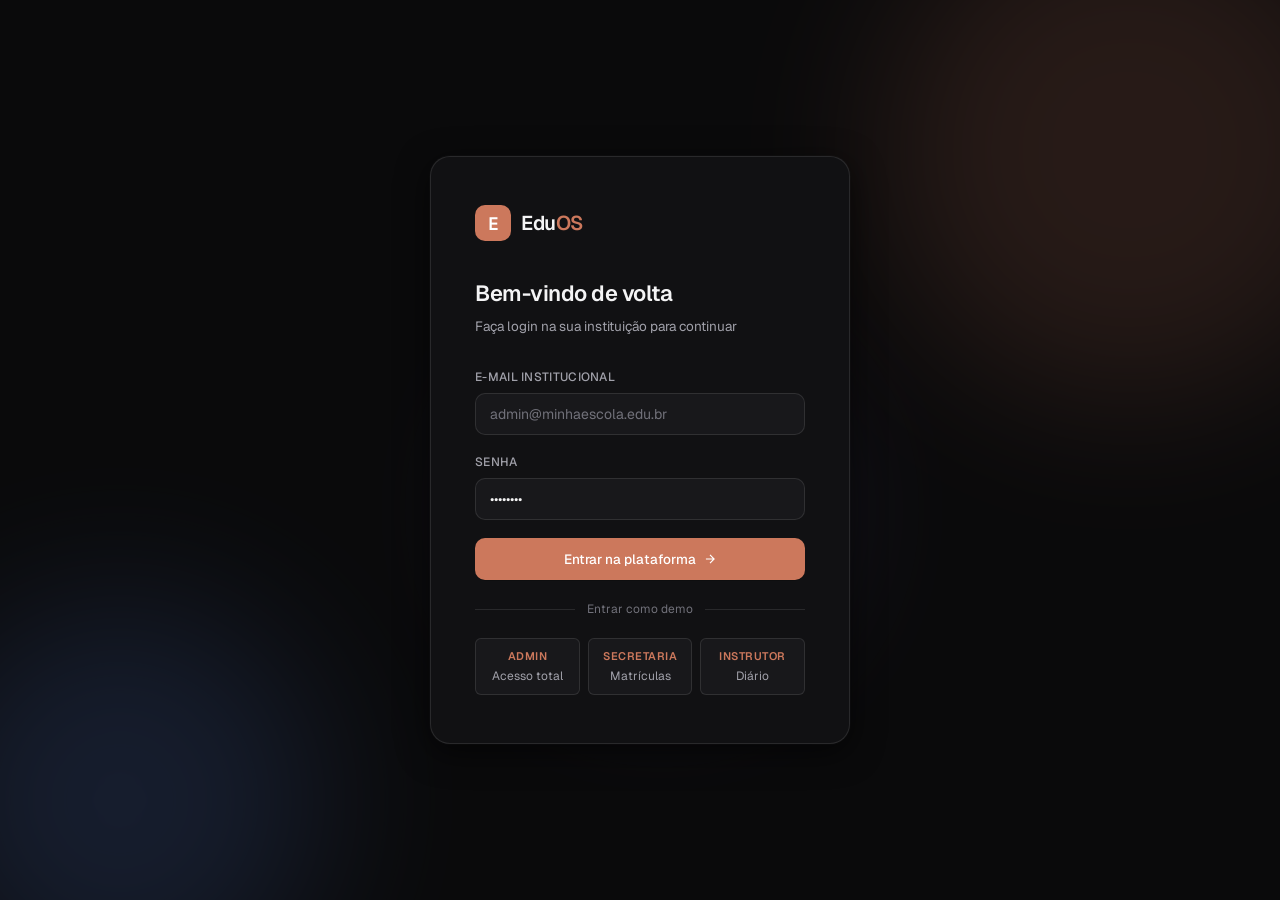
==== commit 61e8fc18: "Add files via upload" ====
--- a/eduos_2.html
+++ b/eduos_2.html
@@ -727,7 +727,7 @@
 
     <div class="form-field">
       <label class="form-label">E-mail institucional</label>
-      <input class="form-input" id="login-email" type="email" placeholder="admin@minhaescola.edu.br" value="admin@eduos.demo">
+      <input class="form-input" id="login-email" type="email" placeholder="admin@minhaescola.edu.br">
     </div>
     <div class="form-field">
       <label class="form-label">Senha</label>
